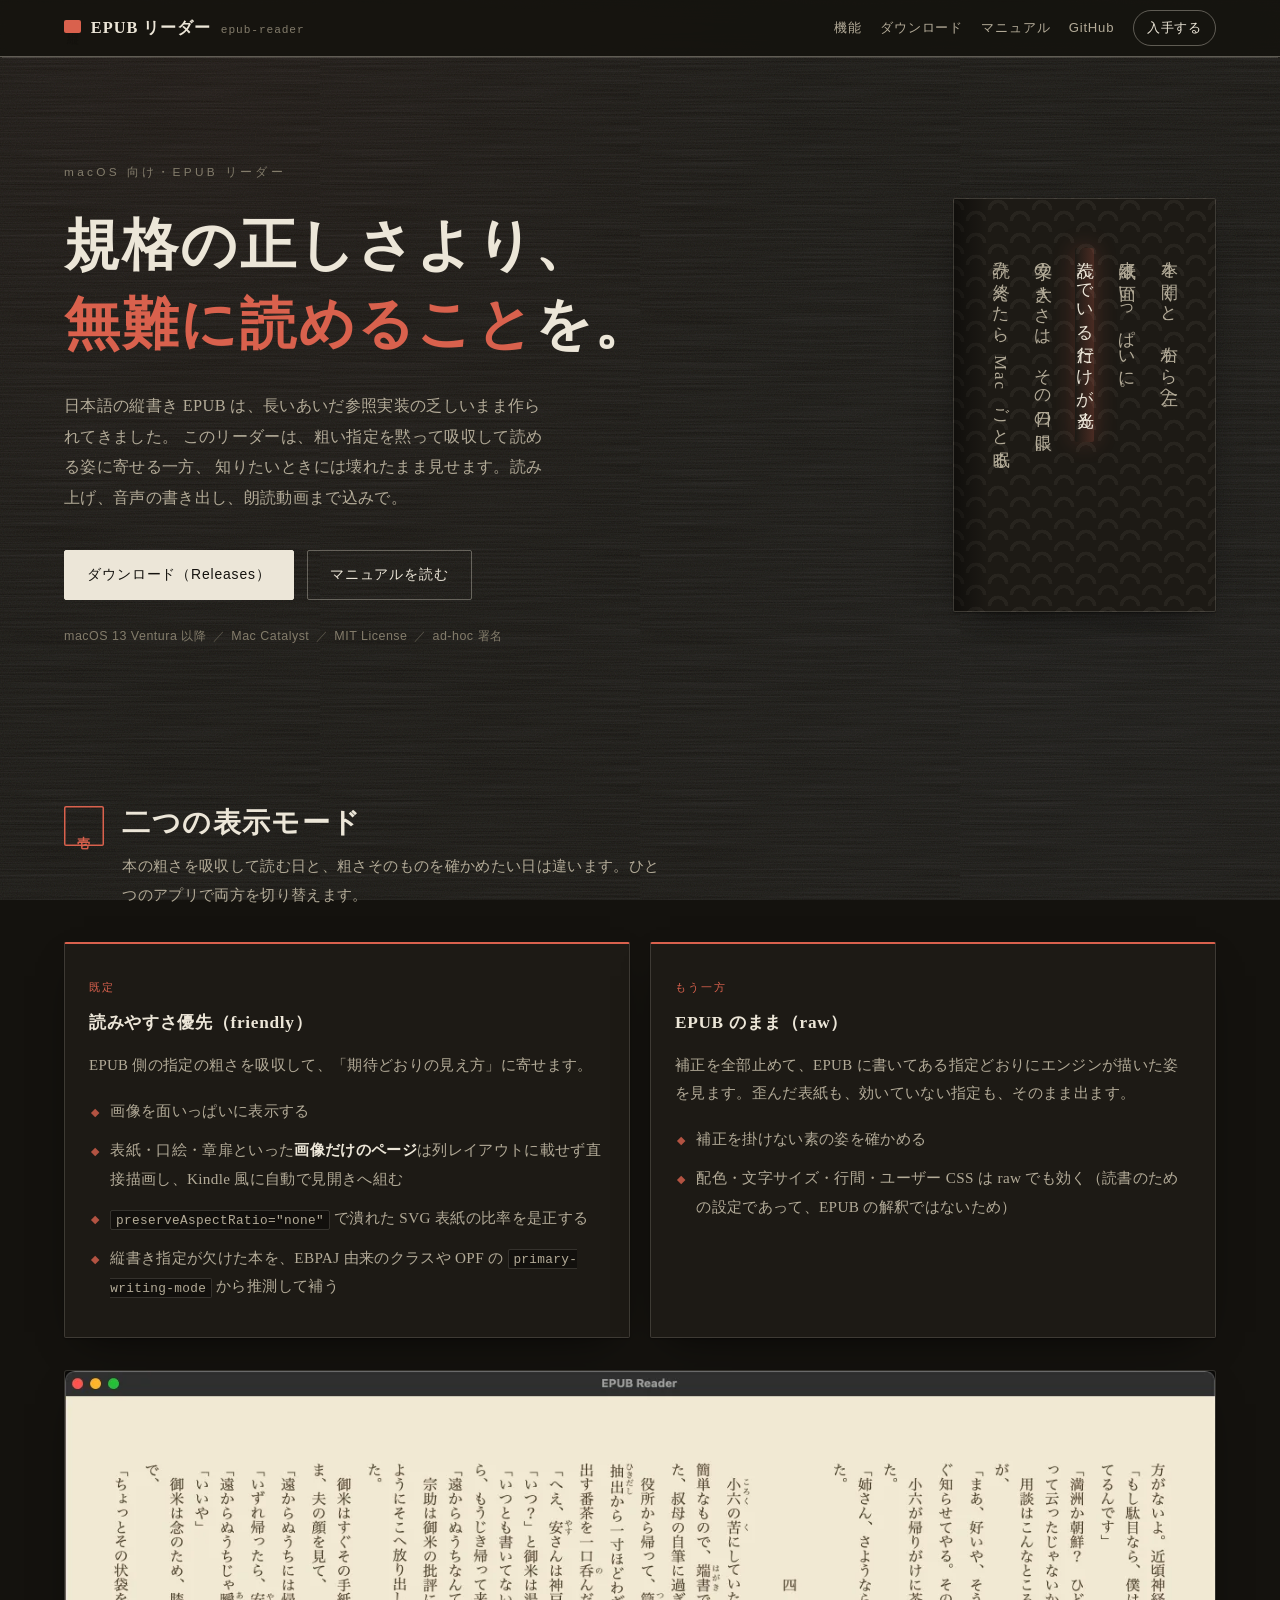
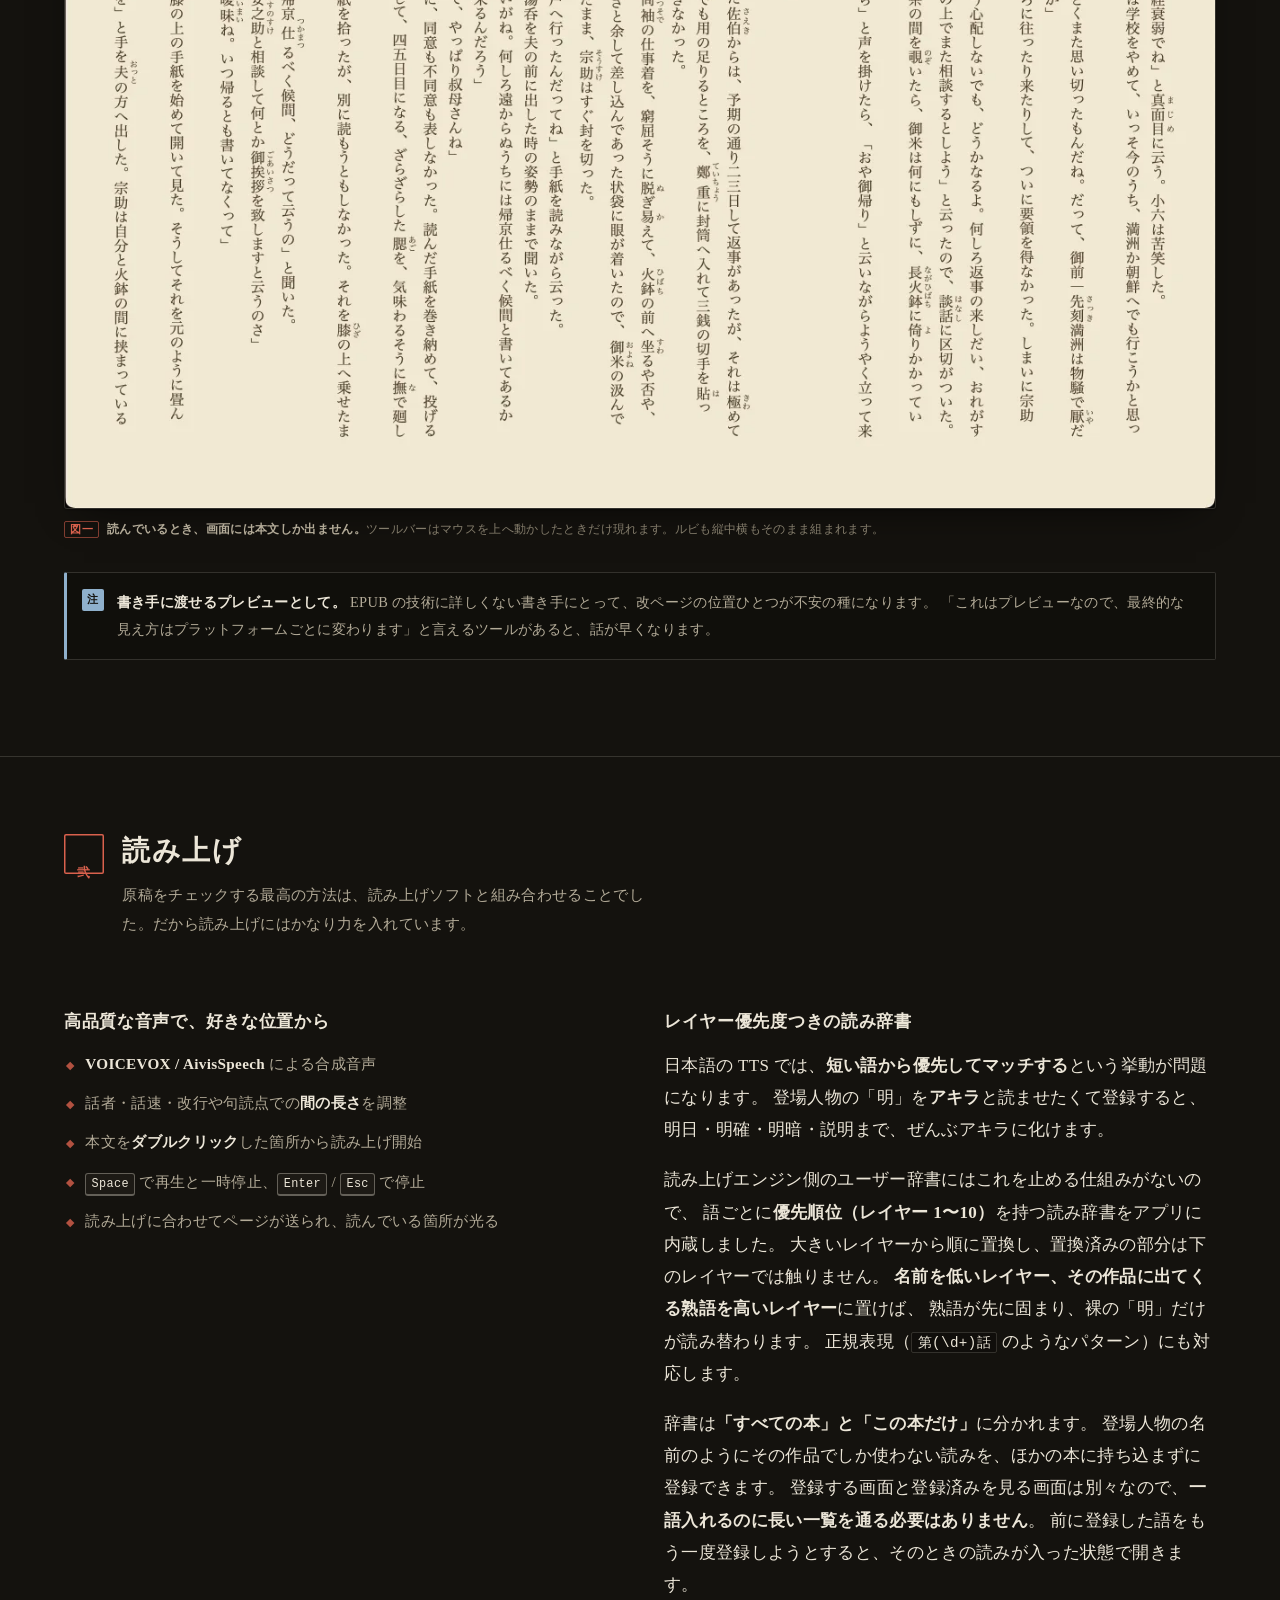
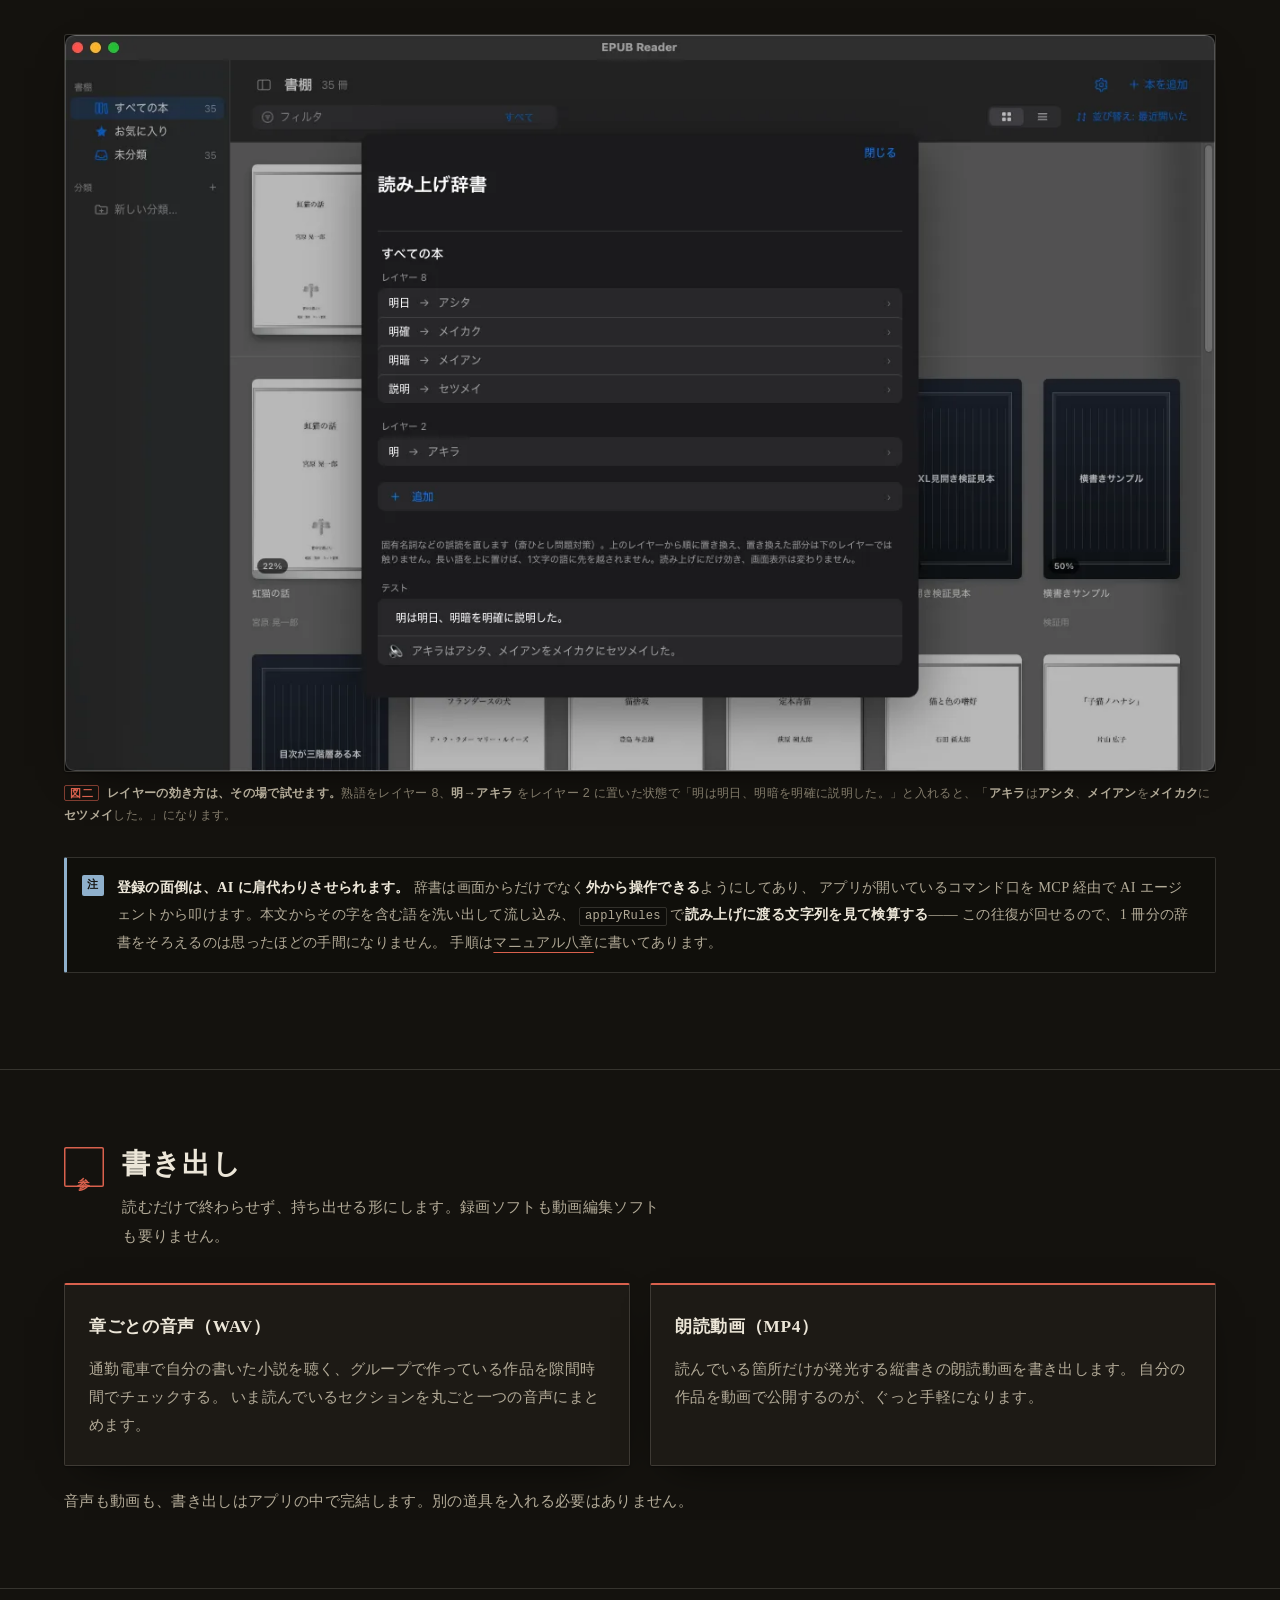
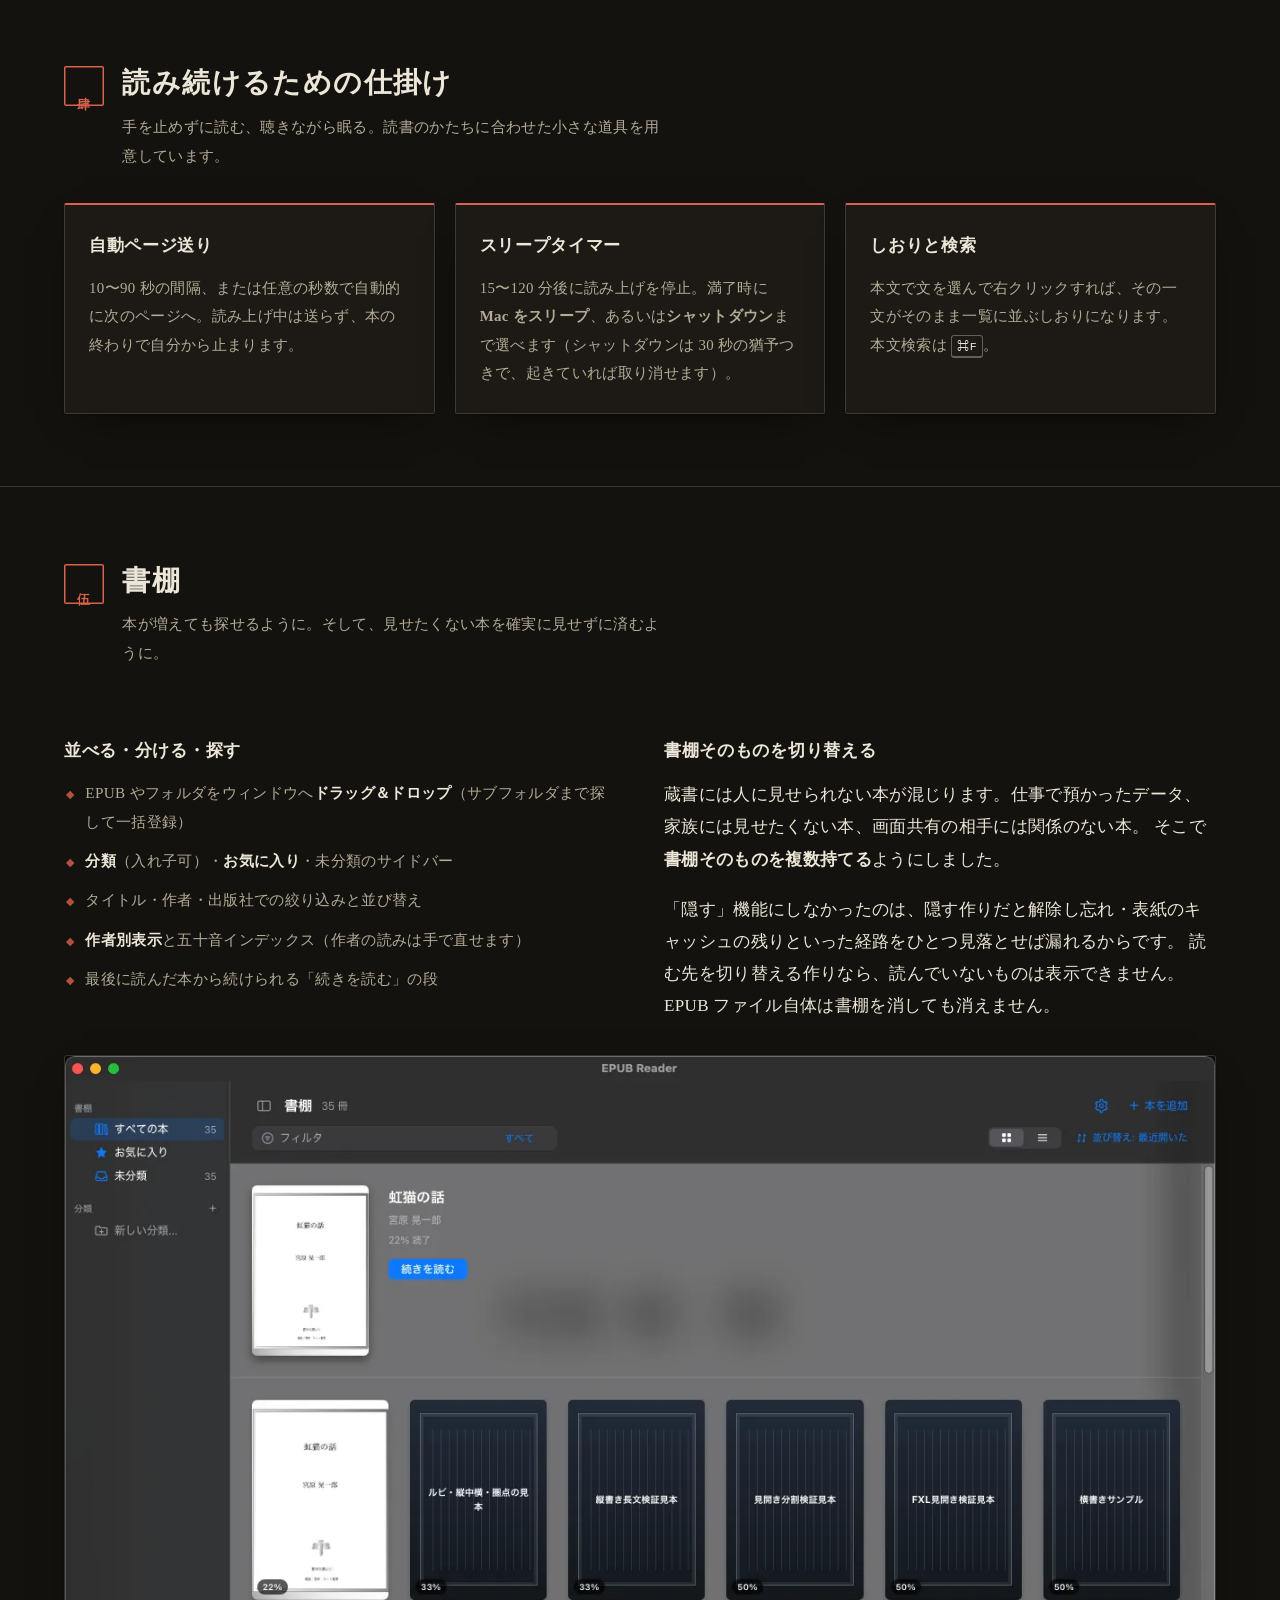
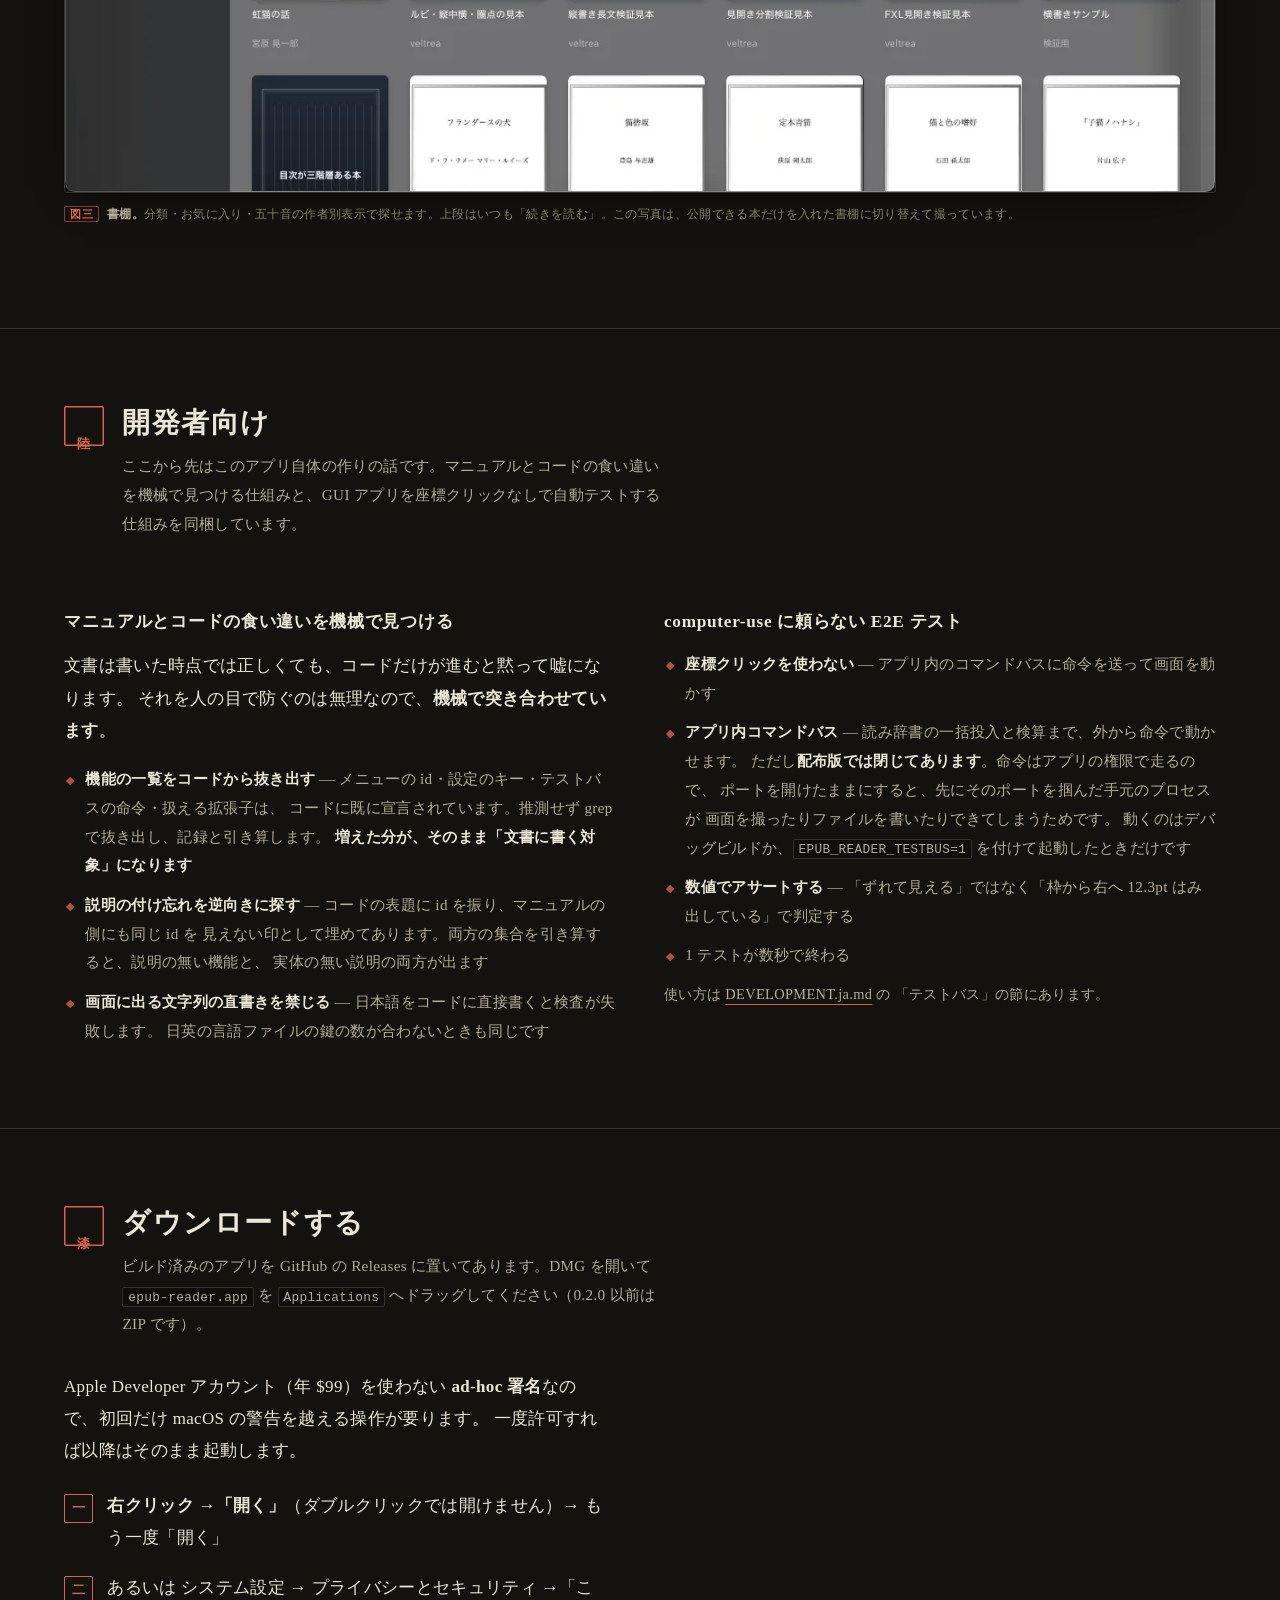
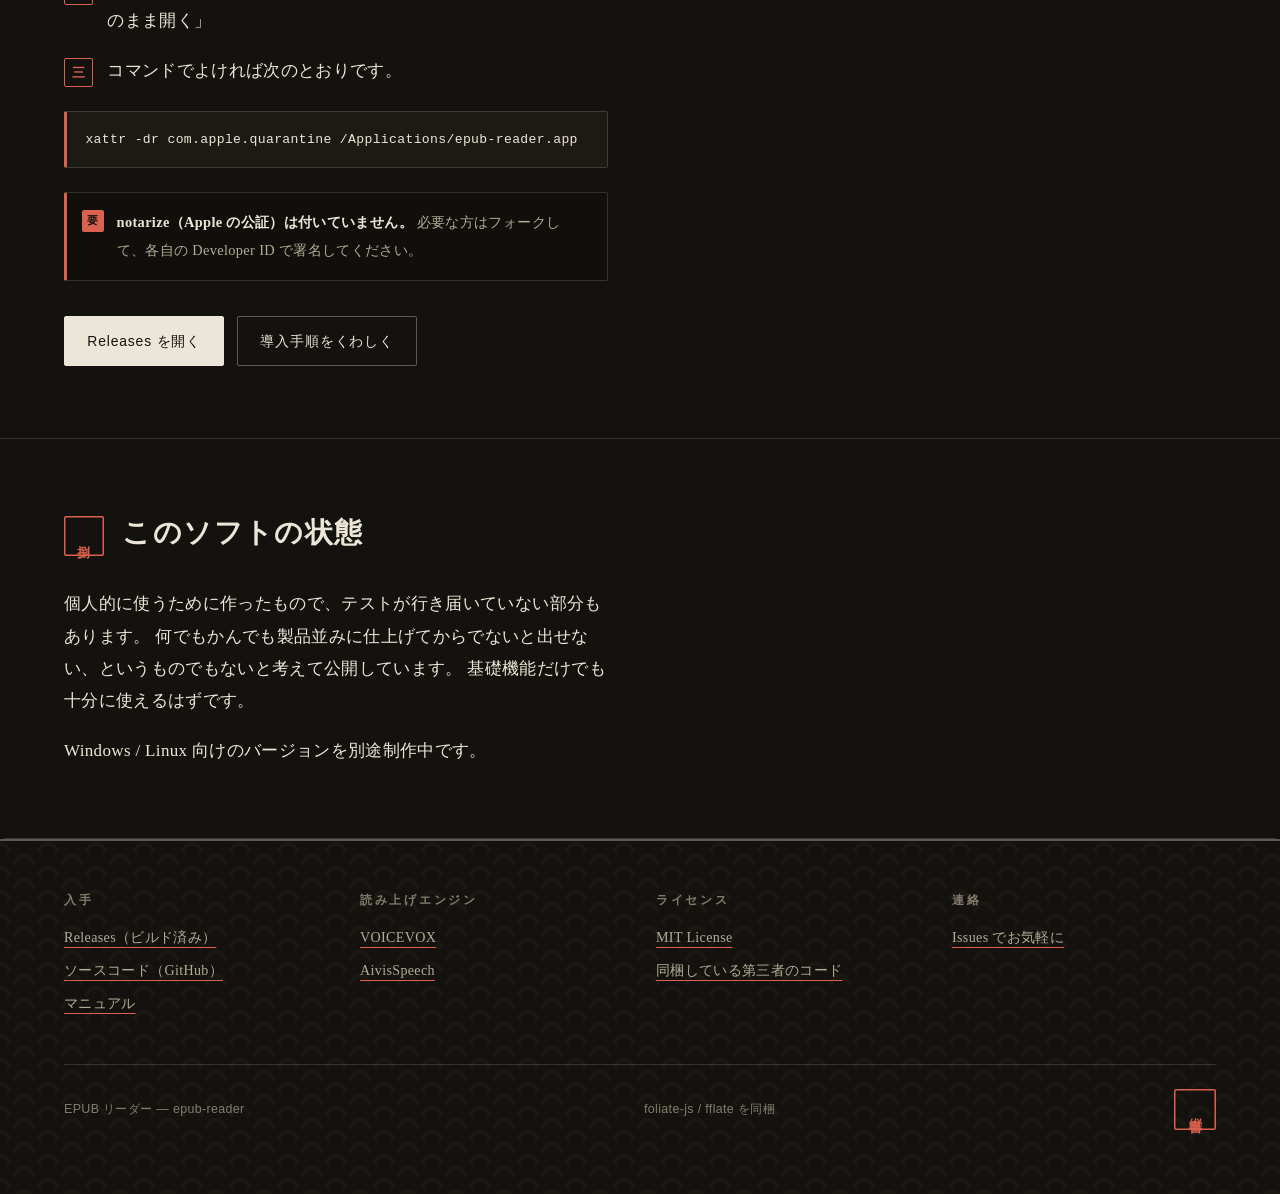
==== docs/manual/index.html @ 50d9f88b "EPUB Reader 1.0.0 A Japanese-first e-book reader for macOS and Windows: vertical writing without ove" ====
<!DOCTYPE html>
<html lang="ja">
<head>
<meta charset="utf-8">
<meta name="viewport" content="width=device-width, initial-scale=1">
<title>EPUB リーダー epub-reader — 日本語の本を、無難に読めるように</title>
<meta name="description" content="日本語の縦書き EPUB を「とりあえず無難に読める」状態で表示し、VOICEVOX / AivisSpeech で読み上げる macOS 向けのリーダー。章ごとの音声書き出しと朗読動画の書き出しにも対応します。">
<meta property="og:title" content="EPUB リーダー epub-reader">
<meta property="og:description" content="規格の正しさより「無難に表示されること」を優先する、macOS 向けのEPUB リーダー。読み上げ・音声書き出し・朗読動画まで。">
<meta property="og:type" content="website">
<link rel="stylesheet" href="assets/site.css">
</head>
<body>

<a class="skip-link" href="#main">本文へ移動</a>

<header class="masthead">
  <div class="wrap masthead__inner">
    <a class="brand" href="./">
      <span class="brand__mark">縦</span>
      <span class="brand__name">EPUB リーダー</span>
      <span class="brand__latin">epub-reader</span>
    </a>
    <nav class="navlinks" aria-label="サイト内">
      <a href="#features" class="is-optional">機能</a>
      <a href="#download" class="is-optional">ダウンロード</a>
      <a href="manual.html">マニュアル</a>
      <a href="https://github.com/veltrea/epub-reader-js">GitHub</a>
      <a href="https://github.com/veltrea/epub-reader-js/releases" class="navlinks__cta">入手する</a>
    </nav>
  </div>
</header>

<main id="main">

  <!-- 扉 -->
  <div class="hero wrap">
    <div class="hero__grid">
      <div>
        <p class="hero__eyebrow rise">macOS 向け・EPUB リーダー</p>
        <h1 class="rise">規格の正しさより、<br><span class="accent">無難に読めること</span>を。</h1>
        <p class="hero__lede rise">
          日本語の縦書き EPUB は、長いあいだ参照実装の乏しいまま作られてきました。
          このリーダーは、粗い指定を黙って吸収して読める姿に寄せる一方、
          知りたいときには壊れたまま見せます。読み上げ、音声の書き出し、朗読動画まで込みで。
        </p>
        <div class="actions rise">
          <a class="btn" href="https://github.com/veltrea/epub-reader-js/releases">ダウンロード（Releases）</a>
          <a class="btn btn--ghost" href="manual.html">マニュアルを読む</a>
        </div>
        <p class="hero__meta rise">
          <span>macOS 13 Ventura 以降</span><span>Mac Catalyst</span><span>MIT License</span><span>ad-hoc 署名</span>
        </p>
      </div>

      <!-- 実際に縦組みで置く。発光している行は朗読中の一節の見立て。 -->
      <div class="tategaki" aria-hidden="true">
        　本を開くと、右から左へ。<br>
        　表紙は面いっぱいに。<br>
        　<b>読んでいる行だけが光る。</b><br>
        　文字の大きさは、その日の眼に。<br>
        　読み終えたら、Mac ごと眠る。
      </div>
    </div>
  </div>

  <!-- 二つの表示モード -->
  <section id="modes" class="reveal">
    <div class="wrap">
      <div class="sec-head">
        <div class="sec-num">壱</div>
        <div>
          <h2>二つの表示モード</h2>
          <p>本の粗さを吸収して読む日と、粗さそのものを確かめたい日は違います。ひとつのアプリで両方を切り替えます。</p>
        </div>
      </div>

      <div class="cards">
        <article class="card">
          <span class="card__tag">既定</span>
          <h3>読みやすさ優先（friendly）</h3>
          <p>EPUB 側の指定の粗さを吸収して、「期待どおりの見え方」に寄せます。</p>
          <ul class="feature-list">
            <li>画像を面いっぱいに表示する</li>
            <li>表紙・口絵・章扉といった<strong>画像だけのページ</strong>は列レイアウトに載せず直接描画し、Kindle 風に自動で見開きへ組む</li>
            <li><code>preserveAspectRatio="none"</code> で潰れた SVG 表紙の比率を是正する</li>
            <li>縦書き指定が欠けた本を、EBPAJ 由来のクラスや OPF の <code>primary-writing-mode</code> から推測して補う</li>
          </ul>
        </article>

        <article class="card">
          <span class="card__tag">もう一方</span>
          <h3>EPUB のまま（raw）</h3>
          <p>補正を全部止めて、EPUB に書いてある指定どおりにエンジンが描いた姿を見ます。歪んだ表紙も、効いていない指定も、そのまま出ます。</p>
          <ul class="feature-list">
            <li>補正を掛けない素の姿を確かめる</li>
            <li>配色・文字サイズ・行間・ユーザー CSS は raw でも効く（読書のための設定であって、EPUB の解釈ではないため）</li>
          </ul>
        </article>
      </div>

      <figure style="margin-top:2rem">
        <a href="assets/img/reader-text.webp" title="原寸で開く"><img src="assets/img/reader-text.webp" width="1280" height="820" loading="lazy"
             alt="縦書きの本文が右から左へ流れているリーダーの画面"></a>
        <figcaption><b>読んでいるとき、画面には本文しか出ません。</b>ツールバーはマウスを上へ動かしたときだけ現れます。ルビも縦中横もそのまま組まれます。</figcaption>
      </figure>

      <div class="note">
        <strong>書き手に渡せるプレビューとして。</strong>
        EPUB の技術に詳しくない書き手にとって、改ページの位置ひとつが不安の種になります。
        「これはプレビューなので、最終的な見え方はプラットフォームごとに変わります」と言えるツールがあると、話が早くなります。
      </div>
    </div>
  </section>

  <!-- 読み上げ -->
  <section id="features" class="reveal">
    <div class="wrap">
      <div class="sec-head">
        <div class="sec-num">弐</div>
        <div>
          <h2>読み上げ</h2>
          <p>原稿をチェックする最高の方法は、読み上げソフトと組み合わせることでした。だから読み上げにはかなり力を入れています。</p>
        </div>
      </div>

      <div class="split">
        <div>
          <h3>高品質な音声で、好きな位置から</h3>
          <ul class="feature-list">
            <li><strong>VOICEVOX / AivisSpeech</strong> による合成音声</li>
            <li>話者・話速・改行や句読点での<strong>間の長さ</strong>を調整</li>
            <li>本文を<strong>ダブルクリック</strong>した箇所から読み上げ開始</li>
            <li><kbd>Space</kbd> で再生と一時停止、<kbd>Enter</kbd> / <kbd>Esc</kbd> で停止</li>
            <li>読み上げに合わせてページが送られ、読んでいる箇所が光る</li>
          </ul>
        </div>

        <div>
          <h3>レイヤー優先度つきの読み辞書</h3>
          <p>
            日本語の TTS では、<strong>短い語から優先してマッチする</strong>という挙動が問題になります。
            登場人物の「明」を<strong>アキラ</strong>と読ませたくて登録すると、
            明日・明確・明暗・説明まで、ぜんぶアキラに化けます。
          </p>
          <p>
            読み上げエンジン側のユーザー辞書にはこれを止める仕組みがないので、
            語ごとに<strong>優先順位（レイヤー 1〜10）</strong>を持つ読み辞書をアプリに内蔵しました。
            大きいレイヤーから順に置換し、置換済みの部分は下のレイヤーでは触りません。
            <strong>名前を低いレイヤー、その作品に出てくる熟語を高いレイヤー</strong>に置けば、
            熟語が先に固まり、裸の「明」だけが読み替わります。
            正規表現（<code>第(\d+)話</code> のようなパターン）にも対応します。
          </p>
          <p>
            辞書は<strong>「すべての本」と「この本だけ」</strong>に分かれます。
            登場人物の名前のようにその作品でしか使わない読みを、ほかの本に持ち込まずに登録できます。
            登録する画面と登録済みを見る画面は別々なので、<strong>一語入れるのに長い一覧を通る必要はありません</strong>。
            前に登録した語をもう一度登録しようとすると、そのときの読みが入った状態で開きます。
          </p>
        </div>
      </div>

      <figure style="margin-top:2rem">
        <a href="assets/img/dictionary-list.webp" title="原寸で開く"><img src="assets/img/dictionary-list.webp" width="1280" height="820" loading="lazy"
             alt="読み上げ辞書。レイヤー8に明日・明確・明暗・説明、レイヤー2に明が登録され、テスト欄に変換結果が出ている"></a>
        <figcaption><b>レイヤーの効き方は、その場で試せます。</b>熟語をレイヤー 8、<b>明→アキラ</b> をレイヤー 2 に置いた状態で「明は明日、明暗を明確に説明した。」と入れると、「<b>アキラ</b>は<b>アシタ</b>、<b>メイアン</b>を<b>メイカク</b>に<b>セツメイ</b>した。」になります。</figcaption>
      </figure>

      <div class="note">
        <strong>登録の面倒は、AI に肩代わりさせられます。</strong>
        辞書は画面からだけでなく<strong>外から操作できる</strong>ようにしてあり、
        アプリが開いているコマンド口を MCP 経由で AI エージェントから叩けます。本文からその字を含む語を洗い出して流し込み、
        <code>applyRules</code> で<strong>読み上げに渡る文字列を見て検算する</strong>——
        この往復が回せるので、1 冊分の辞書をそろえるのは思ったほどの手間になりません。
        手順は<a href="manual.html#dictionary">マニュアル八章</a>に書いてあります。
      </div>
    </div>
  </section>

  <!-- 書き出し -->
  <section id="export" class="reveal">
    <div class="wrap">
      <div class="sec-head">
        <div class="sec-num">参</div>
        <div>
          <h2>書き出し</h2>
          <p>読むだけで終わらせず、持ち出せる形にします。録画ソフトも動画編集ソフトも要りません。</p>
        </div>
      </div>

      <div class="cards">
        <article class="card">
          <h3>章ごとの音声（WAV）</h3>
          <p>
            通勤電車で自分の書いた小説を聴く、グループで作っている作品を隙間時間でチェックする。
            いま読んでいるセクションを丸ごと一つの音声にまとめます。
          </p>
        </article>
        <article class="card">
          <h3>朗読動画（MP4）</h3>
          <p>
            読んでいる箇所だけが発光する縦書きの朗読動画を書き出します。
            自分の作品を動画で公開するのが、ぐっと手軽になります。
          </p>
        </article>
      </div>
      <p style="margin-top:1.4rem;color:var(--ink-soft);font-size:.92rem">
        音声も動画も、書き出しはアプリの中で完結します。別の道具を入れる必要はありません。
      </p>
    </div>
  </section>

  <!-- 読書のための道具立て -->
  <section id="reading" class="reveal">
    <div class="wrap">
      <div class="sec-head">
        <div class="sec-num">肆</div>
        <div>
          <h2>読み続けるための仕掛け</h2>
          <p>手を止めずに読む、聴きながら眠る。読書のかたちに合わせた小さな道具を用意しています。</p>
        </div>
      </div>

      <div class="cards">
        <article class="card">
          <h3>自動ページ送り</h3>
          <p>10〜90 秒の間隔、または任意の秒数で自動的に次のページへ。読み上げ中は送らず、本の終わりで自分から止まります。</p>
        </article>
        <article class="card">
          <h3>スリープタイマー</h3>
          <p>15〜120 分後に読み上げを停止。満了時に <strong>Mac をスリープ</strong>、あるいは<strong>シャットダウン</strong>まで選べます（シャットダウンは 30 秒の猶予つきで、起きていれば取り消せます）。</p>
        </article>
        <article class="card">
          <h3>しおりと検索</h3>
          <p>本文で文を選んで右クリックすれば、その一文がそのまま一覧に並ぶしおりになります。本文検索は <kbd>⌘F</kbd>。</p>
        </article>
      </div>
    </div>
  </section>

  <!-- 書棚 -->
  <section id="shelf" class="reveal">
    <div class="wrap">
      <div class="sec-head">
        <div class="sec-num">伍</div>
        <div>
          <h2>書棚</h2>
          <p>本が増えても探せるように。そして、見せたくない本を確実に見せずに済むように。</p>
        </div>
      </div>

      <div class="split">
        <div>
          <h3>並べる・分ける・探す</h3>
          <ul class="feature-list">
            <li>EPUB やフォルダをウィンドウへ<strong>ドラッグ＆ドロップ</strong>（サブフォルダまで探して一括登録）</li>
            <li><strong>分類</strong>（入れ子可）・<strong>お気に入り</strong>・未分類のサイドバー</li>
            <li>タイトル・作者・出版社での絞り込みと並び替え</li>
            <li><strong>作者別表示</strong>と五十音インデックス（作者の読みは手で直せます）</li>
            <li>最後に読んだ本から続けられる「続きを読む」の段</li>
          </ul>
        </div>

        <div>
          <h3>書棚そのものを切り替える</h3>
          <p>
            蔵書には人に見せられない本が混じります。仕事で預かったデータ、家族には見せたくない本、画面共有の相手には関係のない本。
            そこで<strong>書棚そのものを複数持てる</strong>ようにしました。
          </p>
          <p>
            「隠す」機能にしなかったのは、隠す作りだと解除し忘れ・表紙のキャッシュの残りといった経路をひとつ見落とせば漏れるからです。
            読む先を切り替える作りなら、読んでいないものは表示できません。EPUB ファイル自体は書棚を消しても消えません。
          </p>
        </div>
      </div>

      <figure style="margin-top:2rem">
        <a href="assets/img/shelf-grid.webp" title="原寸で開く"><img src="assets/img/shelf-grid.webp" width="1280" height="820" loading="lazy"
             alt="表紙を並べた書棚。左にサイドバー、上段に「続きを読む」"></a>
        <figcaption><b>書棚。</b>分類・お気に入り・五十音の作者別表示で探せます。上段はいつも「続きを読む」。この写真は、公開できる本だけを入れた書棚に切り替えて撮っています。</figcaption>
      </figure>
    </div>
  </section>

  <!-- 開発者向け -->
  <section id="developer" class="reveal">
    <div class="wrap">
      <div class="sec-head">
        <div class="sec-num">陸</div>
        <div>
          <h2>開発者向け</h2>
          <p>ここから先はこのアプリ自体の作りの話です。マニュアルとコードの食い違いを機械で見つける仕組みと、GUI アプリを座標クリックなしで自動テストする仕組みを同梱しています。</p>
        </div>
      </div>

      <div class="split">
        <div>
          <h3>マニュアルとコードの食い違いを機械で見つける</h3>
          <p>
            文書は書いた時点では正しくても、コードだけが進むと黙って嘘になります。
            それを人の目で防ぐのは無理なので、<strong>機械で突き合わせています</strong>。
          </p>
          <ul class="feature-list">
            <li><strong>機能の一覧をコードから抜き出す</strong> — メニューの id・設定のキー・テストバスの命令・扱える拡張子は、
              コードに既に宣言されています。推測せず grep で抜き出し、記録と引き算します。
              <strong>増えた分が、そのまま「文書に書く対象」になります</strong></li>
            <li><strong>説明の付け忘れを逆向きに探す</strong> — コードの表題に id を振り、マニュアルの側にも同じ id を
              見えない印として埋めてあります。両方の集合を引き算すると、説明の無い機能と、
              実体の無い説明の両方が出ます</li>
            <li><strong>画面に出る文字列の直書きを禁じる</strong> — 日本語をコードに直接書くと検査が失敗します。
              日英の言語ファイルの鍵の数が合わないときも同じです</li>
          </ul>
        </div>
        <div>
          <h3>computer-use に頼らない E2E テスト</h3>
          <ul class="feature-list">
            <li><strong>座標クリックを使わない</strong> — アプリ内のコマンドバスに命令を送って画面を動かす</li>
            <li><strong>アプリ内コマンドバス</strong> — 読み辞書の一括投入と検算まで、外から命令で動かせます。
              ただし<strong>配布版では閉じてあります</strong>。命令はアプリの権限で走るので、
              ポートを開けたままにすると、先にそのポートを掴んだ手元のプロセスが
              画面を撮ったりファイルを書いたりできてしまうためです。
              動くのはデバッグビルドか、<code>EPUB_READER_TESTBUS=1</code> を付けて起動したときだけです</li>
            <li><strong>数値でアサートする</strong> — 「ずれて見える」ではなく「枠から右へ 12.3pt はみ出している」で判定する</li>
            <li>1 テストが数秒で終わる</li>
          </ul>
          <p style="font-size:.9rem;color:var(--ink-soft)">
            使い方は <a href="https://github.com/veltrea/epub-reader-js/blob/main/docs/DEVELOPMENT.ja.md">DEVELOPMENT.ja.md</a> の
            「テストバス」の節にあります。
          </p>
        </div>
      </div>
    </div>
  </section>

  <!-- ダウンロード -->
  <section id="download" class="reveal">
    <div class="wrap">
      <div class="sec-head">
        <div class="sec-num">漆</div>
        <div>
          <h2>ダウンロードする</h2>
          <p>ビルド済みのアプリを GitHub の Releases に置いてあります。DMG を開いて <code>epub-reader.app</code> を <code>Applications</code> へドラッグしてください（0.2.0 以前は ZIP です）。</p>
        </div>
      </div>

      <div class="prose">
        <p>
          Apple Developer アカウント（年 $99）を使わない <strong>ad-hoc 署名</strong>なので、初回だけ macOS の警告を越える操作が要ります。
          一度許可すれば以降はそのまま起動します。
        </p>
        <ol class="steps">
          <li><strong>右クリック →「開く」</strong>（ダブルクリックでは開けません）→ もう一度「開く」</li>
          <li>あるいは システム設定 → プライバシーとセキュリティ →「このまま開く」</li>
          <li>コマンドでよければ次のとおりです。</li>
        </ol>
<pre><code>xattr -dr com.apple.quarantine /Applications/epub-reader.app</code></pre>
        <div class="note note--warn">
          <strong>notarize（Apple の公証）は付いていません。</strong>
          必要な方はフォークして、各自の Developer ID で署名してください。
        </div>
        <div class="actions">
          <a class="btn" href="https://github.com/veltrea/epub-reader-js/releases">Releases を開く</a>
          <a class="btn btn--ghost" href="manual.html#install">導入手順をくわしく</a>
        </div>
      </div>
    </div>
  </section>

  <!-- 状態 -->
  <section id="status" class="reveal">
    <div class="wrap">
      <div class="sec-head">
        <div class="sec-num">捌</div>
        <div>
          <h2>このソフトの状態</h2>
        </div>
      </div>
      <div class="prose">
        <p>
          個人的に使うために作ったもので、テストが行き届いていない部分もあります。
          何でもかんでも製品並みに仕上げてからでないと出せない、というものでもないと考えて公開しています。
          基礎機能だけでも十分に使えるはずです。
        </p>
        <p>Windows / Linux 向けのバージョンを別途制作中です。</p>
      </div>
    </div>
  </section>

</main>

<footer class="colophon">
  <div class="wrap">
    <div class="colophon__grid">
      <div>
        <h3>入手</h3>
        <ul>
          <li><a href="https://github.com/veltrea/epub-reader-js/releases">Releases（ビルド済み）</a></li>
          <li><a href="https://github.com/veltrea/epub-reader-js">ソースコード（GitHub）</a></li>
          <li><a href="manual.html">マニュアル</a></li>
        </ul>
      </div>
      <div>
        <h3>読み上げエンジン</h3>
        <ul>
          <li><a href="https://voicevox.hiroshiba.jp/">VOICEVOX</a></li>
          <li><a href="https://aivis-project.com/">AivisSpeech</a></li>
        </ul>
      </div>
      <div>
        <h3>ライセンス</h3>
        <ul>
          <li><a href="https://github.com/veltrea/epub-reader-js/blob/main/LICENSE">MIT License</a></li>
          <li><a href="https://github.com/veltrea/epub-reader-js/blob/main/THIRD_PARTY_LICENSES.md">同梱している第三者のコード</a></li>
        </ul>
      </div>
      <div>
        <h3>連絡</h3>
        <ul>
          <li><a href="https://github.com/veltrea/epub-reader-js/issues">Issues でお気軽に</a></li>
        </ul>
      </div>
    </div>
    <div class="colophon__seal">
      <span>EPUB リーダー — epub-reader</span>
      <span>foliate-js / fflate を同梱</span>
    </div>
  </div>
</footer>

<script src="assets/site.js"></script>
</body>
</html>
---- docs/manual/assets/site.css ----
@charset "UTF-8";

/* ------------------------------------------------------------------ *
 * tategaki-reader 公式サイト
 *
 * 意匠は「和装本の版面」。墨の地、生成りの文字、朱の章番号、明朝体。
 * 装飾は 罫（けい）・余白・朱の印 の三つだけで作り、色数は増やさない。
 * 章番号と節番号は朱の角印にして、実際に縦組みで置く。
 * 章の見出しの下は、太い罫と細い罫を並べた「太細双罫」にする。
 *
 * 配色は墨地で固定してある。閲覧者の OS の設定では切り替わらない。
 * 生成りの紙の配色に戻したいときは、HTML の <html> に
 * data-theme="light" を付ける。値は下の :root[data-theme="light"] に
 * そのまま残してある。
 *
 * 想定閲覧環境が macOS（アプリが Mac 専用）なので、本文書体は
 * ヒラギノ明朝を第一候補にしてある。Windows は游明朝を使う。
 * ------------------------------------------------------------------ */

:root {
  /* 墨地。和の色名でいうと 墨・消炭・鈍色 の側。 */
  --paper:        #14120e;   /* 墨 */
  --paper-raised: #1d1a15;   /* 濃鼠 */
  --paper-deep:   #0f0e0b;   /* 黒橡 */
  --ink:          #ece6d8;   /* 生成り */
  --ink-soft:     #b3ab98;   /* 白茶 */
  --ink-faint:    #837c6b;   /* 鈍色 */
  --vermilion:    #d9614d;   /* 洗朱 — 章番号・強調・リンクの下線 */
  --indigo:       #8fb0cc;   /* 浅葱 — 注記 */
  --rule:         rgba(236, 230, 216, 0.16);
  --rule-strong:  rgba(236, 230, 216, 0.34);
  --seal-ink:     #14120e;   /* 朱の印に抜く字の色 */
  --texture:      .38;       /* 紙の地合いの濃さ */
  --shadow:       0 1px 2px rgba(0, 0, 0, .4), 0 14px 40px -20px rgba(0, 0, 0, .8);

  --serif: "Hiragino Mincho ProN", "Yu Mincho", YuMincho, "Songti SC", "Noto Serif JP", serif;
  --sans:  "Hiragino Sans", "Yu Gothic Medium", "Noto Sans JP", "Helvetica Neue", sans-serif;
  --mono:  ui-monospace, "SF Mono", Menlo, "Osaka-Mono", monospace;

  --measure: 34rem;         /* 本文の一行の長さ */
  --gutter: clamp(1.25rem, 5vw, 4rem);
}

/* 生成りの紙の配色。<html data-theme="light"> のときだけ効く。 */
:root[data-theme="light"] {
  --paper:        #f2ebdd;   /* 生成り */
  --paper-raised: #faf6ec;   /* 白練 */
  --paper-deep:   #e6dbc6;   /* 砥粉色 */
  --ink:          #17140f;   /* 墨 */
  --ink-soft:     #514b3b;   /* 消炭 */
  --ink-faint:    #837b66;   /* 鈍色 */
  --vermilion:    #a8342a;   /* 真朱 */
  --indigo:       #27455f;   /* 藍 */
  --rule:         rgba(23, 20, 15, 0.15);
  --rule-strong:  rgba(23, 20, 15, 0.34);
  --seal-ink:     #faf6ec;
  --texture:      .55;
  --shadow:       0 1px 2px rgba(23, 20, 15, .05), 0 12px 32px -18px rgba(23, 20, 15, .35);
}

*, *::before, *::after { box-sizing: border-box; }

html { -webkit-text-size-adjust: 100%; scroll-behavior: smooth; scroll-padding-top: 5.5rem; }
@media (prefers-reduced-motion: reduce) { html { scroll-behavior: auto; } }

body {
  margin: 0;
  background: var(--paper);
  color: var(--ink);
  font-family: var(--serif);
  font-size: 17px;
  line-height: 1.9;
  letter-spacing: .02em;
  font-feature-settings: "palt" 1;
  text-underline-offset: .28em;
  -webkit-font-smoothing: antialiased;
  counter-reset: fig;
}

/* 紙の地合い。細かい斑（むら）と、横に流れる繊維の気配だけ乗せる。
   模様として読めない濃さに留める。 */
body::before {
  content: "";
  position: fixed;
  inset: 0;
  z-index: 0;
  pointer-events: none;
  opacity: var(--texture);
  background-image:
    radial-gradient(circle at 16% 10%, rgba(217, 97, 77, .07), transparent 44%),
    radial-gradient(circle at 86% 76%, rgba(143, 176, 204, .06), transparent 46%),
    /* 楮（こうぞ）の繊維に見立てた、横に長く伸びる斑 */
    url("data:image/svg+xml,%3Csvg xmlns='http://www.w3.org/2000/svg' width='320' height='320'%3E%3Cfilter id='f'%3E%3CfeTurbulence type='fractalNoise' baseFrequency='0.008 0.62' numOctaves='3' seed='11'/%3E%3CfeColorMatrix type='saturate' values='0'/%3E%3C/filter%3E%3Crect width='320' height='320' filter='url(%23f)' opacity='.30'/%3E%3C/svg%3E"),
    /* 細かい紙の目 */
    url("data:image/svg+xml,%3Csvg xmlns='http://www.w3.org/2000/svg' width='160' height='160'%3E%3Cfilter id='n'%3E%3CfeTurbulence type='fractalNoise' baseFrequency='.85' numOctaves='3'/%3E%3C/filter%3E%3Crect width='160' height='160' filter='url(%23n)' opacity='.24'/%3E%3C/svg%3E");
}

body > * { position: relative; z-index: 1; }

a { color: inherit; text-decoration-color: var(--vermilion); text-decoration-thickness: 1px; }
a:hover { color: var(--vermilion); }

code, kbd, samp, pre { font-family: var(--mono); font-feature-settings: normal; }

code {
  font-size: .84em;
  padding: .12em .38em;
  border-radius: 2px;
  background: color-mix(in srgb, var(--paper-deep) 70%, transparent);
  border: 1px solid var(--rule);
}

kbd {
  display: inline-block;
  font-size: .78em;
  line-height: 1.5;
  padding: .1em .45em;
  min-width: 1.9em;
  text-align: center;
  border-radius: 3px;
  border: 1px solid var(--rule-strong);
  border-bottom-width: 2px;
  background: var(--paper-raised);
  color: var(--ink);
  white-space: nowrap;
}

pre {
  margin: 1.5rem 0;
  padding: 1rem 1.15rem;
  overflow-x: auto;
  font-size: .82rem;
  line-height: 1.8;
  background: var(--paper-raised);
  border: 1px solid var(--rule);
  border-left: 3px solid var(--vermilion);
  border-radius: 2px;
}
pre code { background: none; border: 0; padding: 0; font-size: 1em; }

/* ------------------------------------------------------------------ *
 * 朱の印（印章）
 *
 * 章番号・節番号をこの形で置く。字は縦組みなので「十五」「手引」のような
 * 二文字でも縦に積まれて収まる。
 * 墨地では 朱の枠だけの「白文印」にする。暗い地に白抜きすると字が
 * 読み取れないため。生成りの紙のときは 朱地に白抜きの「朱文印」にする。
 * ------------------------------------------------------------------ */

.seal, .sec-num, .chapnum {
  display: grid;
  place-items: center;
  writing-mode: vertical-rl;
  text-orientation: upright;
  flex: none;
  font-family: var(--serif);
  font-weight: 600;
  line-height: 1.05;
  letter-spacing: .08em;
  border-radius: 2px;
  background: transparent;
  color: var(--vermilion);
  box-shadow: inset 0 0 0 1.5px var(--vermilion);
}

/* 紋（もん）。assets/icons.svg の図形を置く器。
   線の色は置いた場所の文字色に従うので、印の中でも目次でも同じものが使える。 */
.mon {
  width: 1em;
  height: 1em;
  flex: none;
  display: block;
  fill: none;
  stroke: currentColor;
  stroke-width: 1.7;
  stroke-linecap: round;
  stroke-linejoin: round;
}

:root[data-theme="light"] :is(.seal, .sec-num, .chapnum) {
  background: var(--vermilion);
  color: var(--seal-ink);
  /* 印の縁に見える細い白線 */
  box-shadow: inset 0 0 0 1px color-mix(in srgb, var(--paper-raised) 42%, transparent);
}

/* ------------------------------------------------------------------ *
 * 版面
 * ------------------------------------------------------------------ */

.wrap { width: min(72rem, 100% - var(--gutter) * 2); margin-inline: auto; }
.prose { max-width: var(--measure); }

/* ------------------------------------------------------------------ *
 * 柱（ヘッダ）
 * ------------------------------------------------------------------ */

.masthead {
  position: sticky;
  top: 0;
  z-index: 50;
  backdrop-filter: saturate(1.4) blur(12px);
  -webkit-backdrop-filter: saturate(1.4) blur(12px);
  background: color-mix(in srgb, var(--paper) 84%, transparent);
  /* 太細双罫。和装本の柱の下に引く罫の写し。 */
  border-bottom: 1px solid var(--rule-strong);
  box-shadow: 0 3px 0 -2px var(--rule);
}

.masthead__inner {
  display: flex;
  align-items: center;
  gap: 1.25rem;
  min-height: 3.5rem;
}

.brand {
  display: flex;
  align-items: baseline;
  gap: .6rem;
  text-decoration: none;
  margin-right: auto;
}
.brand__mark {
  writing-mode: vertical-rl;
  font-size: .72rem;
  letter-spacing: .3em;
  line-height: 1;
  padding: .4em .25em;
  color: var(--seal-ink);
  background: var(--vermilion);
  border-radius: 2px;
}
.brand__name { font-size: 1.02rem; font-weight: 600; letter-spacing: .06em; }
.brand__latin { font-family: var(--mono); font-size: .7rem; color: var(--ink-faint); letter-spacing: .08em; }

.navlinks { display: flex; align-items: center; gap: 1.15rem; font-family: var(--sans); font-size: .82rem; }
.navlinks a { text-decoration: none; color: var(--ink-soft); letter-spacing: .06em; }
.navlinks a:hover { color: var(--vermilion); }
.navlinks a[aria-current="page"] { color: var(--ink); box-shadow: inset 0 -2px 0 var(--vermilion); }

.navlinks__cta {
  padding: .38em 1em;
  border: 1px solid var(--rule-strong);
  border-radius: 999px;
  color: var(--ink) !important;
}
.navlinks__cta:hover { background: var(--vermilion); border-color: var(--vermilion); color: var(--seal-ink) !important; }

@media (max-width: 46rem) {
  .navlinks { gap: .8rem; font-size: .76rem; }
  .navlinks .is-optional { display: none; }
  .brand__latin { display: none; }
}

/* ------------------------------------------------------------------ *
 * 扉
 * ------------------------------------------------------------------ */

.hero { padding: clamp(3rem, 9vw, 6.5rem) 0 clamp(2.5rem, 7vw, 5rem); }

.hero__grid {
  display: grid;
  grid-template-columns: minmax(0, 1fr) auto;
  gap: clamp(1.5rem, 5vw, 4rem);
  align-items: center;
}

.hero__eyebrow {
  font-family: var(--sans);
  font-size: .74rem;
  letter-spacing: .28em;
  color: var(--ink-faint);
  margin: 0 0 1.4rem;
}

.hero h1 {
  margin: 0;
  font-size: clamp(2.1rem, 5.6vw, 3.5rem);
  line-height: 1.42;
  font-weight: 600;
  letter-spacing: .04em;
}
.hero h1 .accent { color: var(--vermilion); }

.hero__lede {
  max-width: 30rem;
  margin: 1.6rem 0 0;
  color: var(--ink-soft);
  font-size: 1.02rem;
}

.hero__meta {
  margin: 1.6rem 0 0;
  font-family: var(--sans);
  font-size: .78rem;
  color: var(--ink-faint);
  letter-spacing: .04em;
}
.hero__meta span + span::before { content: "／"; margin: 0 .5em; opacity: .6; }

.actions { display: flex; flex-wrap: wrap; gap: .8rem; margin-top: 2.2rem; }

/* 塗りのボタンは「地と文字を入れ替えた」形にする。墨地なら生成りの地に墨の字。 */
.btn {
  font-family: var(--sans);
  font-size: .87rem;
  letter-spacing: .06em;
  padding: .78em 1.6em;
  border-radius: 2px;
  border: 1px solid var(--ink);
  background: var(--ink);
  color: var(--paper);
  text-decoration: none;
  transition: transform .18s ease, box-shadow .18s ease, background .18s ease;
}
.btn:hover { background: var(--vermilion); border-color: var(--vermilion); color: var(--seal-ink); transform: translateY(-2px); box-shadow: var(--shadow); }
.btn--ghost { background: transparent; color: var(--ink); border-color: var(--rule-strong); }
.btn--ghost:hover { color: var(--seal-ink); }

/* 扉の縦組み。実際に vertical-rl で組み、朗読の発光を一行だけ再現する。
   紙面には青海波（せいがいは）を、模様と気付かれない濃さで敷く。 */
.tategaki {
  writing-mode: vertical-rl;
  font-size: clamp(.92rem, 1.5vw, 1.05rem);
  line-height: 2.5;
  letter-spacing: .12em;
  height: clamp(19rem, 46vh, 27rem);
  padding: 1.9rem 1.6rem;
  background-color: var(--paper-raised);
  background-image:
    radial-gradient(circle at 50% 100%, transparent 21%, color-mix(in srgb, var(--ink) 5%, transparent) 22%, color-mix(in srgb, var(--ink) 5%, transparent) 33%, transparent 34%),
    radial-gradient(circle at 50% 100%, transparent 21%, color-mix(in srgb, var(--ink) 5%, transparent) 22%, color-mix(in srgb, var(--ink) 5%, transparent) 33%, transparent 34%);
  background-size: 44px 22px;
  background-position: 0 0, 22px 11px;
  border: 1px solid var(--rule);
  border-radius: 2px;
  box-shadow: var(--shadow);
  color: var(--ink-soft);
  overflow: hidden;
  position: relative;
}
.tategaki::after {  /* 綴じ側の陰 */
  content: "";
  position: absolute;
  inset: 0 auto 0 0;
  width: 2.2rem;
  background: linear-gradient(to right, rgba(0, 0, 0, .45), transparent);
  pointer-events: none;
}
:root[data-theme="light"] .tategaki::after {
  background: linear-gradient(to right, rgba(23, 20, 15, .07), transparent);
}
.tategaki b {
  font-weight: inherit;
  color: var(--ink);
  background: linear-gradient(to left, color-mix(in srgb, var(--vermilion) 24%, transparent), transparent);
  box-shadow: 0 0 1.4rem color-mix(in srgb, var(--vermilion) 26%, transparent);
  border-radius: 2px;
  animation: glow 3.6s ease-in-out infinite;
}
@keyframes glow { 0%, 100% { opacity: .55; } 50% { opacity: 1; } }
@media (prefers-reduced-motion: reduce) { .tategaki b { animation: none; } }

.tategaki rt { font-size: .5em; letter-spacing: 0; color: var(--ink-faint); }

@media (max-width: 52rem) {
  .hero__grid { grid-template-columns: 1fr; }
  /* 狭い画面では字を詰めて、一文が一行（＝一列）に収まる高さに合わせる。
     ここで詰めないと文の途中で列が変わり、光っている行が二列にまたがる。 */
  .tategaki { height: 15rem; width: 100%; font-size: .82rem; letter-spacing: .08em; line-height: 2.3; }
}

/* ------------------------------------------------------------------ *
 * 節
 * ------------------------------------------------------------------ */

section { padding: clamp(2.5rem, 6vw, 4.5rem) 0; }
section + section { border-top: 1px solid var(--rule); }

.sec-head { display: flex; align-items: flex-start; gap: 1.15rem; margin-bottom: 2rem; }

/* 節番号の朱印。壱・弐・参……と、マニュアルの「手引」が入る。 */
.sec-num {
  inline-size: 2.5rem;
  block-size: 2.5rem;
  font-size: .82rem;
  margin-top: .3rem;
}

.sec-head h2 {
  margin: 0;
  font-size: clamp(1.35rem, 3vw, 1.75rem);
  line-height: 1.55;
  font-weight: 600;
  letter-spacing: .05em;
}
.sec-head p { margin: .5rem 0 0; color: var(--ink-soft); font-size: .95rem; max-width: var(--measure); }

h3 { font-size: 1.08rem; font-weight: 600; letter-spacing: .04em; margin: 2.2rem 0 .7rem; }

/* 小見出しの頭に朱の短い縦罫を立てる。和文の小見出しの定型。 */
h4 {
  font-size: .96rem;
  font-weight: 600;
  letter-spacing: .04em;
  margin: 1.9rem 0 .5rem;
  padding-left: .75em;
  position: relative;
}
h4::before {
  content: "";
  position: absolute;
  left: 0;
  top: .28em;
  bottom: .28em;
  width: 2px;
  background: var(--vermilion);
  border-radius: 1px;
}

p { margin: 0 0 1.1rem; }
p:last-child { margin-bottom: 0; }

/* ------------------------------------------------------------------ *
 * 組みもの
 * ------------------------------------------------------------------ */

.cards { display: grid; gap: 1.25rem; grid-template-columns: repeat(auto-fit, minmax(17rem, 1fr)); }

/* 短冊に見立てた札。天（上端）に朱の細罫を一本。 */
.card {
  padding: 1.6rem 1.5rem;
  background: var(--paper-raised);
  border: 1px solid var(--rule);
  border-top: 2px solid var(--vermilion);
  border-radius: 2px;
  box-shadow: var(--shadow);
}
.card h3 { margin-top: 0; }
.card p { font-size: .93rem; color: var(--ink-soft); }
.card__tag {
  display: inline-block;
  font-family: var(--sans);
  font-size: .68rem;
  letter-spacing: .18em;
  color: var(--vermilion);
  margin-bottom: .6rem;
}

/* 箇条書きの印は小さな菱（ひし）。丸より和文に馴染む。 */
.feature-list { list-style: none; margin: 0; padding: 0; }
.feature-list li { position: relative; padding-left: 1.4em; margin-bottom: .65rem; color: var(--ink-soft); font-size: .95rem; }
.feature-list li::before {
  content: "";
  position: absolute;
  left: .2em; top: .85em;
  width: .42em; height: .42em;
  transform: rotate(45deg);
  background: var(--vermilion);
  opacity: .8;
}
.feature-list strong { color: var(--ink); font-weight: 600; }

.split { display: grid; gap: clamp(1.5rem, 4vw, 3rem); grid-template-columns: repeat(auto-fit, minmax(19rem, 1fr)); align-items: start; }

/* 頭注。左の余白に小さな印を置いて、本文と区別する。 */
.note {
  position: relative;
  margin: 1.5rem 0;
  padding: 1rem 1.2rem 1rem 3.1rem;
  font-size: .9rem;
  color: var(--ink-soft);
  background: color-mix(in srgb, var(--paper-deep) 52%, transparent);
  border: 1px solid var(--rule);
  border-left: 3px solid var(--indigo);
  border-radius: 2px;
}
.note::before {
  content: "注";
  position: absolute;
  left: .95rem;
  top: 1.05rem;
  display: grid;
  place-items: center;
  width: 1.35rem;
  height: 1.35rem;
  font-size: .66rem;
  font-weight: 600;
  line-height: 1;
  color: var(--paper);
  background: var(--indigo);
  border-radius: 2px;
}
.note strong { color: var(--ink); }
.note--warn { border-left-color: var(--vermilion); }
.note--warn::before { content: "要"; background: var(--vermilion); color: var(--seal-ink); }

/* 手順。番号は漢数字を朱の角枠に入れる。 */
.steps { counter-reset: step; list-style: none; margin: 1.4rem 0; padding: 0; }
.steps > li { counter-increment: step; position: relative; padding-left: 2.7rem; margin-bottom: 1.1rem; }
.steps > li::before {
  content: counter(step, cjk-ideographic);
  position: absolute;
  left: 0; top: .3em;
  width: 1.8rem; height: 1.8rem;
  display: grid; place-items: center;
  font-family: var(--serif);
  font-size: .8rem;
  font-weight: 600;
  white-space: nowrap;
  color: var(--vermilion);
  border: 1px solid var(--vermilion);
  border-radius: 2px;
}

/* 表組は三本罫（天地を太罫、見出しの下だけ細罫）。和文の表の定型。 */
table {
  width: 100%;
  border-collapse: collapse;
  margin: 1.4rem 0;
  font-size: .9rem;
  border-top: 2px solid var(--rule-strong);
  border-bottom: 2px solid var(--rule-strong);
}
caption {
  text-align: left;
  font-size: .82rem;
  color: var(--ink-faint);
  padding-bottom: .55rem;
  font-family: var(--sans);
  letter-spacing: .04em;
}
th, td { text-align: left; padding: .62rem .8rem; vertical-align: top; }

/* 見出し行 */
thead th {
  font-family: var(--sans);
  font-weight: 600;
  font-size: .8rem;
  letter-spacing: .1em;
  color: var(--ink-faint);
  white-space: nowrap;
  border-bottom: 1px solid var(--rule-strong);
  background: color-mix(in srgb, var(--paper-deep) 34%, transparent);
}
/* 行の左端に立てる見出し */
tbody th {
  font-family: var(--serif);
  font-weight: 600;
  color: var(--ink);
  white-space: nowrap;
}
tbody td, tbody th { border-bottom: 1px solid var(--rule); }
tbody tr:last-child > * { border-bottom: 0; }
tbody tr:hover { background: color-mix(in srgb, var(--paper-deep) 42%, transparent); }
.table-scroll { overflow-x: auto; }

/* 図版。画面写真は本文と同じ幅に置き、説明を下に添える。
   メニューの写真は実寸が小さいので、拡大せずに左寄せで置く。
   説明の頭には「図一」のように通し番号を朱で入れる。 */
figure {
  margin: 1.9rem 0;
  counter-increment: fig;
}
figure img {
  display: block;
  /* 実寸で置き、本文の幅を超えるものだけ縮める。
     width: 100% にすると、メニューのような小さい写真まで引き伸ばされて粗くなる
     （表示メニューの写真が 235px しかないのに 3 倍に拡大されていた）。 */
  width: auto;
  max-width: 100%;
  height: auto;
  border: 1px solid var(--rule);
  border-radius: 3px;
  background: var(--paper-deep);
  box-shadow: var(--shadow);
}
/* 画像は原寸で開けるようリンクにしてある（本文幅では細部が読み取れないため） */
figure a { display: block; text-decoration: none; }
figure a:hover img { border-color: var(--vermilion); }

figure figcaption {
  margin-top: .65rem;
  font-family: var(--sans);
  font-size: .78rem;
  line-height: 1.75;
  color: var(--ink-faint);
}
figure figcaption::before {
  content: "図" counter(fig, cjk-ideographic);
  margin-right: .7em;
  padding: .1em .5em;
  font-family: var(--serif);
  font-size: .86em;
  font-weight: 600;
  color: var(--vermilion);
  border: 1px solid color-mix(in srgb, var(--vermilion) 55%, transparent);
  border-radius: 2px;
  white-space: nowrap;
}
figure figcaption b { color: var(--ink-soft); font-weight: 600; }

/* メニューなど小さい画像は原寸を超えて伸ばさない */
/* メニューなど小さい写真は左寄せで置く。大きさは実寸のまま（上の figure img で決まる）。 */
figure.fig--inset img { margin-inline: 0; }

.figrow { display: grid; gap: 1.25rem; grid-template-columns: repeat(auto-fit, minmax(18rem, 1fr)); }
.figrow figure { margin: 0; }

dl.deflist { margin: 1.4rem 0; }
dl.deflist dt {
  font-weight: 600;
  margin-top: 1.1rem;
  letter-spacing: .03em;
  padding-left: .8em;
  border-left: 2px solid color-mix(in srgb, var(--vermilion) 45%, transparent);
}
dl.deflist dd { margin: .25rem 0 0 .8em; color: var(--ink-soft); font-size: .95rem; }

/* ------------------------------------------------------------------ *
 * マニュアル（左に目次、右に本文）
 * ------------------------------------------------------------------ */

.manual { display: grid; grid-template-columns: 15rem minmax(0, 1fr); gap: clamp(2rem, 5vw, 4rem); padding: 3rem 0 5rem; align-items: start; }

.toc { position: sticky; top: 5rem; font-family: var(--sans); font-size: .82rem; border-right: 1px solid var(--rule); padding-right: 1.2rem; }
.toc h2 {
  font-family: var(--serif);
  font-size: .9rem;
  letter-spacing: .32em;
  color: var(--ink-soft);
  margin: 0 0 1rem;
  padding-bottom: .5rem;
  font-weight: 600;
  /* 太細双罫 */
  background-image:
    linear-gradient(var(--rule-strong), var(--rule-strong)),
    linear-gradient(var(--rule), var(--rule));
  background-size: 100% 2px, 100% 1px;
  background-position: 0 100%, 0 calc(100% - 4px);
  background-repeat: no-repeat;
}
.toc ol { list-style: none; margin: 0; padding: 0; counter-reset: toc; }
.toc li { counter-increment: toc; margin-bottom: .3rem; }
.toc a {
  display: flex;
  align-items: center;
  gap: .45rem;
  padding: .3rem .4rem .3rem 2.3rem;
  position: relative;
  text-decoration: none;
  color: var(--ink-soft);
  border-radius: 2px;
  line-height: 1.6;
}
.toc .mon { width: .95rem; height: .95rem; color: var(--ink-faint); }
.toc a:hover .mon, .toc a.is-current .mon { color: var(--vermilion); }
.toc a::before {
  content: counter(toc, cjk-ideographic);
  position: absolute;
  left: .1rem;
  top: .3rem;
  width: 1.9rem;
  font-family: var(--serif);
  font-size: .74rem;
  letter-spacing: -.04em;
  /* 「十一」のような二文字の番号が折り返さないようにする */
  white-space: nowrap;
  text-align: center;
  color: var(--ink-faint);
}
.toc a:hover { color: var(--vermilion); background: color-mix(in srgb, var(--paper-deep) 52%, transparent); }
.toc a:hover::before { color: var(--vermilion); }
.toc a.is-current { color: var(--ink); background: color-mix(in srgb, var(--paper-deep) 68%, transparent); box-shadow: inset 2px 0 0 var(--vermilion); }
.toc a.is-current::before { color: var(--vermilion); }

.manual__body { max-width: 44rem; }
.manual__body p, .manual__body li { font-size: .97rem; }

.manual__body section { padding: 0 0 3rem; border: 0; }
.manual__body section + section {
  position: relative;
  border-top: 1px solid var(--rule);
  padding-top: 2.8rem;
}
/* 章と章のあいだに置く小さな菱の区切り。罫の上に重ねる。 */
.manual__body section + section::before {
  content: "";
  position: absolute;
  top: -.32rem;
  left: 50%;
  width: .5rem;
  height: .5rem;
  transform: translateX(-50%) rotate(45deg);
  background: var(--paper);
  border: 1px solid var(--vermilion);
}

/* 章の見出し。朱の角印＋題名、下に太細双罫。 */
.manual__body > section > h3 {
  display: flex;
  align-items: center;
  gap: .7em;
  margin: 0 0 1.4rem;
  padding-bottom: .7rem;
  font-size: 1.22rem;
  letter-spacing: .06em;
  background-image:
    linear-gradient(var(--rule-strong), var(--rule-strong)),
    linear-gradient(var(--rule), var(--rule));
  background-size: 100% 2px, 100% 1px;
  background-position: 0 100%, 0 calc(100% - 4px);
  background-repeat: no-repeat;
}
/* 章の印。掛軸の引首印にならって縦長にし、上に紋、下に漢数字を積む。
   .seal の縦組みはここでは使わないので horizontal-tb に戻す。 */
.chapnum {
  display: flex;
  flex-direction: column;
  align-items: center;
  justify-content: center;
  gap: .2rem;
  writing-mode: horizontal-tb;
  inline-size: 2.1rem;
  block-size: 2.9rem;
  font-size: .58rem;
  letter-spacing: 0;
}
.chapnum .mon { width: 1.15rem; height: 1.15rem; }

@media (max-width: 60rem) {
  .manual { grid-template-columns: 1fr; }
  .toc { position: static; border-right: 0; border-bottom: 1px solid var(--rule); padding: 0 0 1.2rem; }
  .toc ol { columns: 2; column-gap: 1.5rem; }
}

/* ------------------------------------------------------------------ *
 * 奥付
 * ------------------------------------------------------------------ */

.colophon {
  border-top: 2px solid var(--rule-strong);
  box-shadow: 0 -5px 0 -4px var(--rule);
  padding: 3rem 0 4rem;
  font-size: .88rem;
  color: var(--ink-soft);
  position: relative;
}
/* 奥付の地に青海波を、模様と気付かれない濃さで敷く。 */
.colophon::before {
  content: "";
  position: absolute;
  inset: 0;
  z-index: -1;
  pointer-events: none;
  opacity: .5;
  background-image:
    radial-gradient(circle at 50% 100%, transparent 21%, color-mix(in srgb, var(--ink) 6%, transparent) 22%, color-mix(in srgb, var(--ink) 6%, transparent) 33%, transparent 34%),
    radial-gradient(circle at 50% 100%, transparent 21%, color-mix(in srgb, var(--ink) 6%, transparent) 22%, color-mix(in srgb, var(--ink) 6%, transparent) 33%, transparent 34%);
  background-size: 48px 24px;
  background-position: 0 0, 24px 12px;
}
.colophon__grid { display: grid; gap: 2rem; grid-template-columns: repeat(auto-fit, minmax(14rem, 1fr)); }
.colophon h3 { margin: 0 0 .7rem; font-size: .78rem; letter-spacing: .22em; color: var(--ink-faint); font-family: var(--sans); font-weight: 600; }
.colophon ul { list-style: none; margin: 0; padding: 0; }
.colophon li { margin-bottom: .4rem; }

/* 巻末の落款。朱の印を一つだけ押す。 */
.colophon__seal {
  margin-top: 2.5rem;
  padding-top: 1.5rem;
  border-top: 1px solid var(--rule);
  display: flex;
  flex-wrap: wrap;
  gap: 1rem;
  align-items: center;
  justify-content: space-between;
  font-size: .78rem;
  color: var(--ink-faint);
  font-family: var(--sans);
}
.colophon__seal::before {
  content: "縦書";
  order: 3;
  display: grid;
  place-items: center;
  writing-mode: vertical-rl;
  text-orientation: upright;
  inline-size: 2.6rem;
  block-size: 2.6rem;
  flex: none;
  font-family: var(--serif);
  font-size: .82rem;
  font-weight: 600;
  line-height: 1.05;
  letter-spacing: .1em;
  border-radius: 2px;
  background: transparent;
  color: var(--vermilion);
  box-shadow: inset 0 0 0 1.5px var(--vermilion);
}
:root[data-theme="light"] .colophon__seal::before {
  background: var(--vermilion);
  color: var(--seal-ink);
  box-shadow: inset 0 0 0 1px color-mix(in srgb, var(--paper-raised) 42%, transparent);
}

/* ------------------------------------------------------------------ *
 * 登場（読み込み時と巻き上げ）
 * ------------------------------------------------------------------ */

.reveal { opacity: 0; transform: translateY(14px); transition: opacity .7s ease, transform .7s ease; }
.reveal.is-in { opacity: 1; transform: none; }

.rise { animation: rise .9s cubic-bezier(.2, .7, .2, 1) both; }
.rise:nth-child(2) { animation-delay: .08s; }
.rise:nth-child(3) { animation-delay: .16s; }
@keyframes rise { from { opacity: 0; transform: translateY(18px); } to { opacity: 1; transform: none; } }

@media (prefers-reduced-motion: reduce) {
  .reveal { opacity: 1; transform: none; transition: none; }
  .rise { animation: none; }
}

.skip-link {
  position: absolute;
  left: -9999px;
  top: 0;
  background: var(--ink);
  color: var(--paper);
  padding: .6em 1em;
  z-index: 100;
}
.skip-link:focus { left: 0; }

:focus-visible { outline: 2px solid var(--vermilion); outline-offset: 3px; }
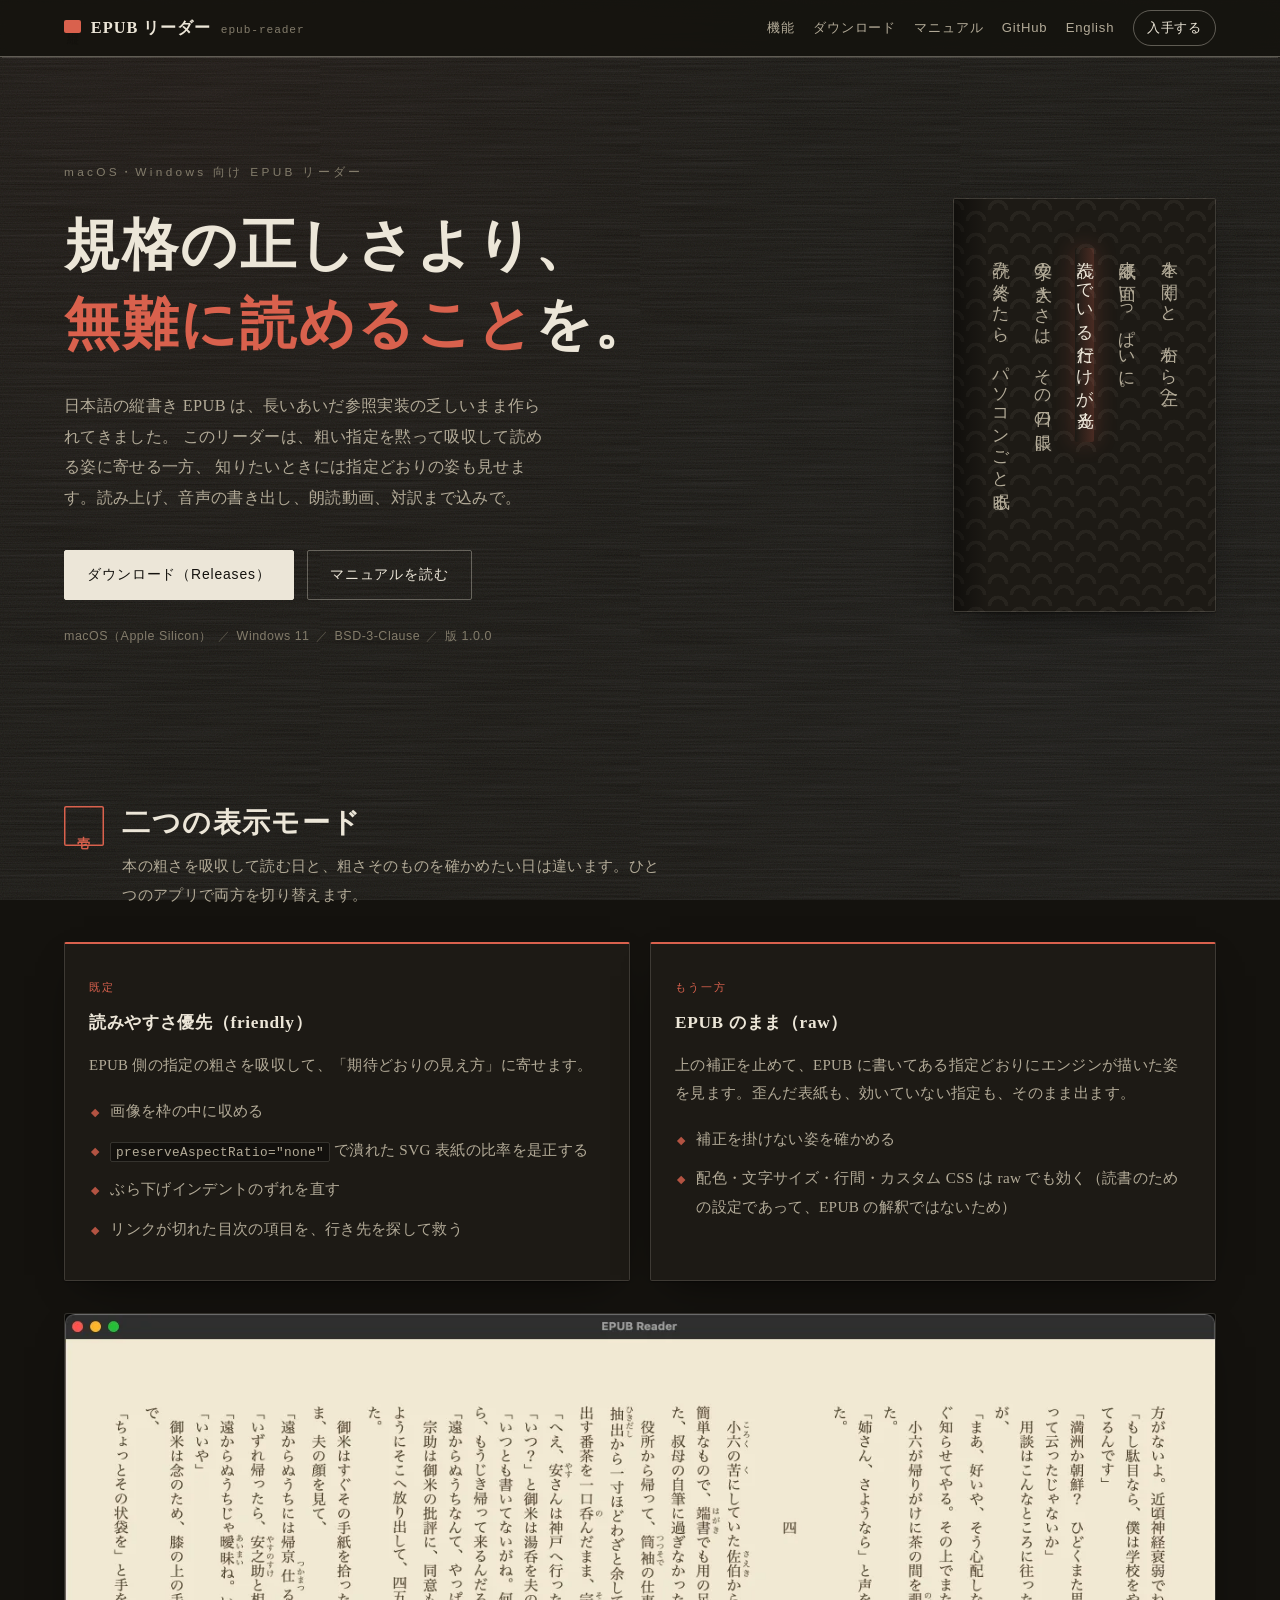
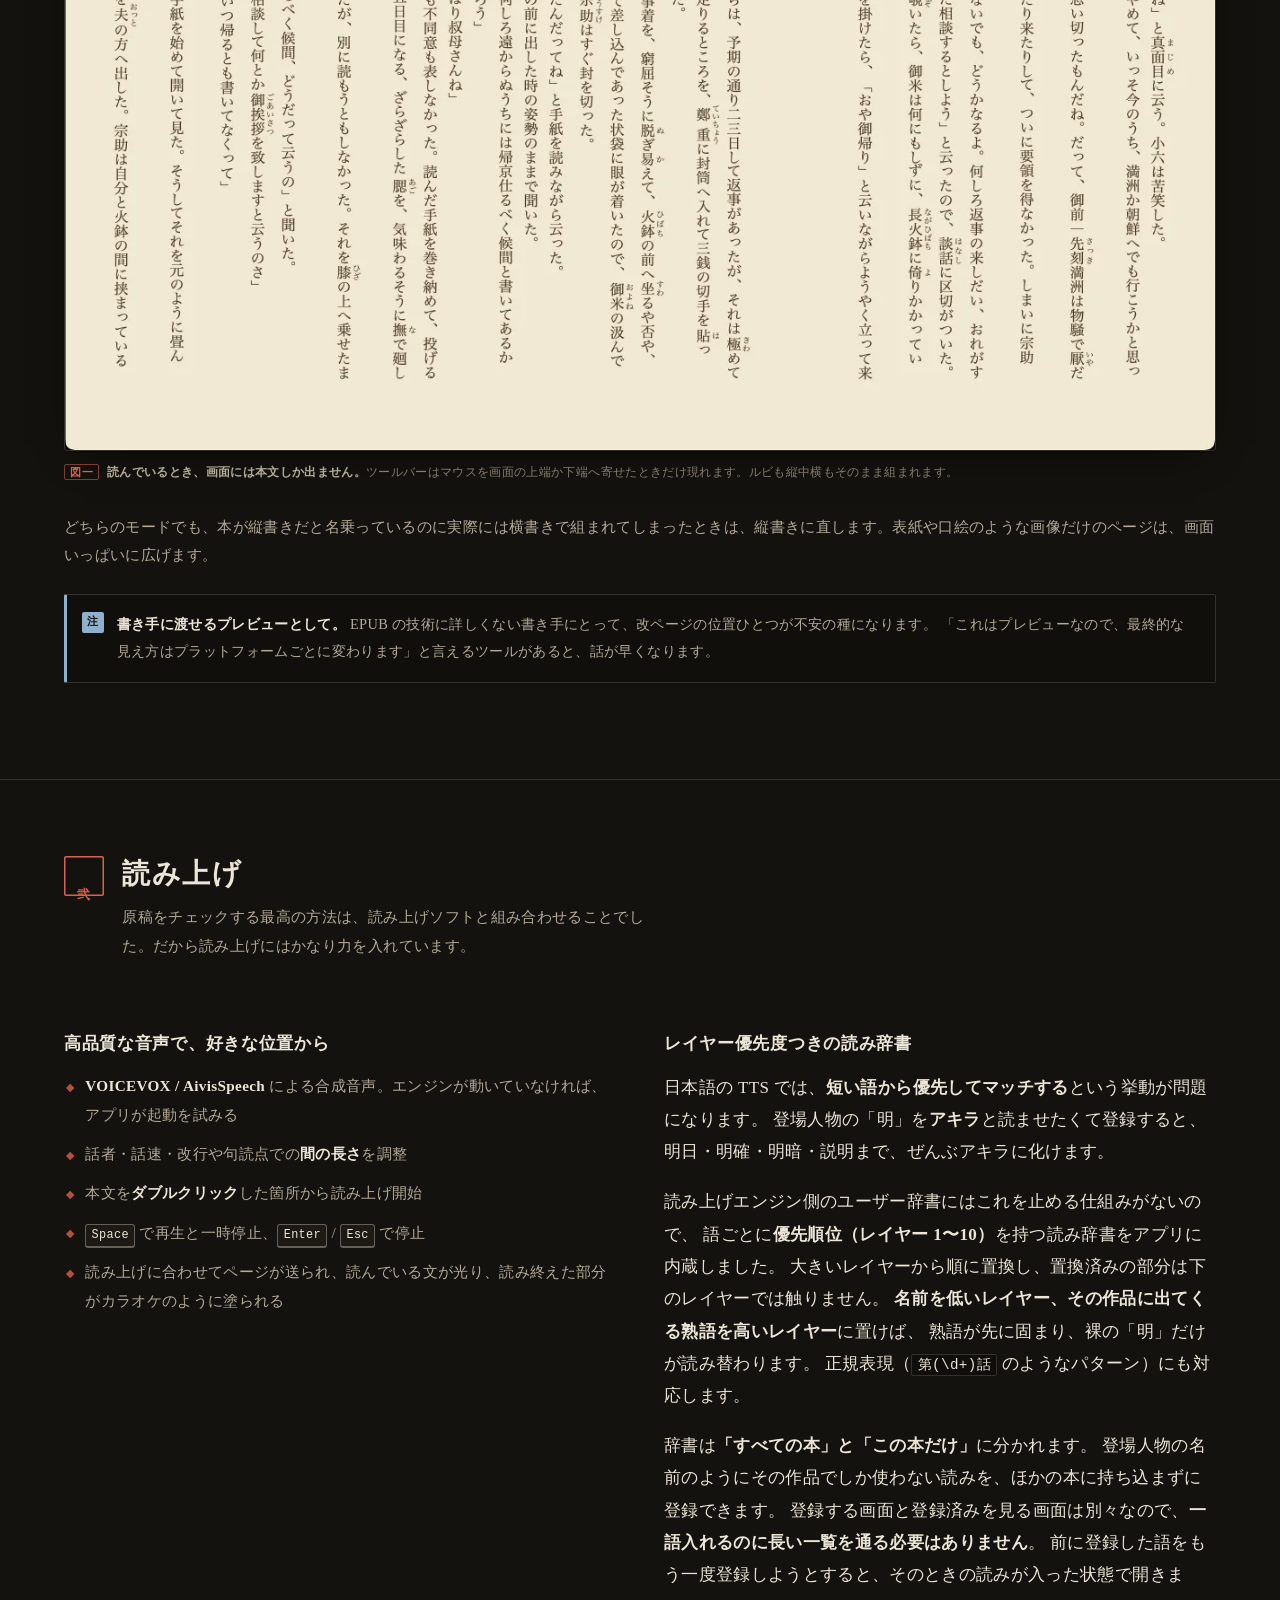
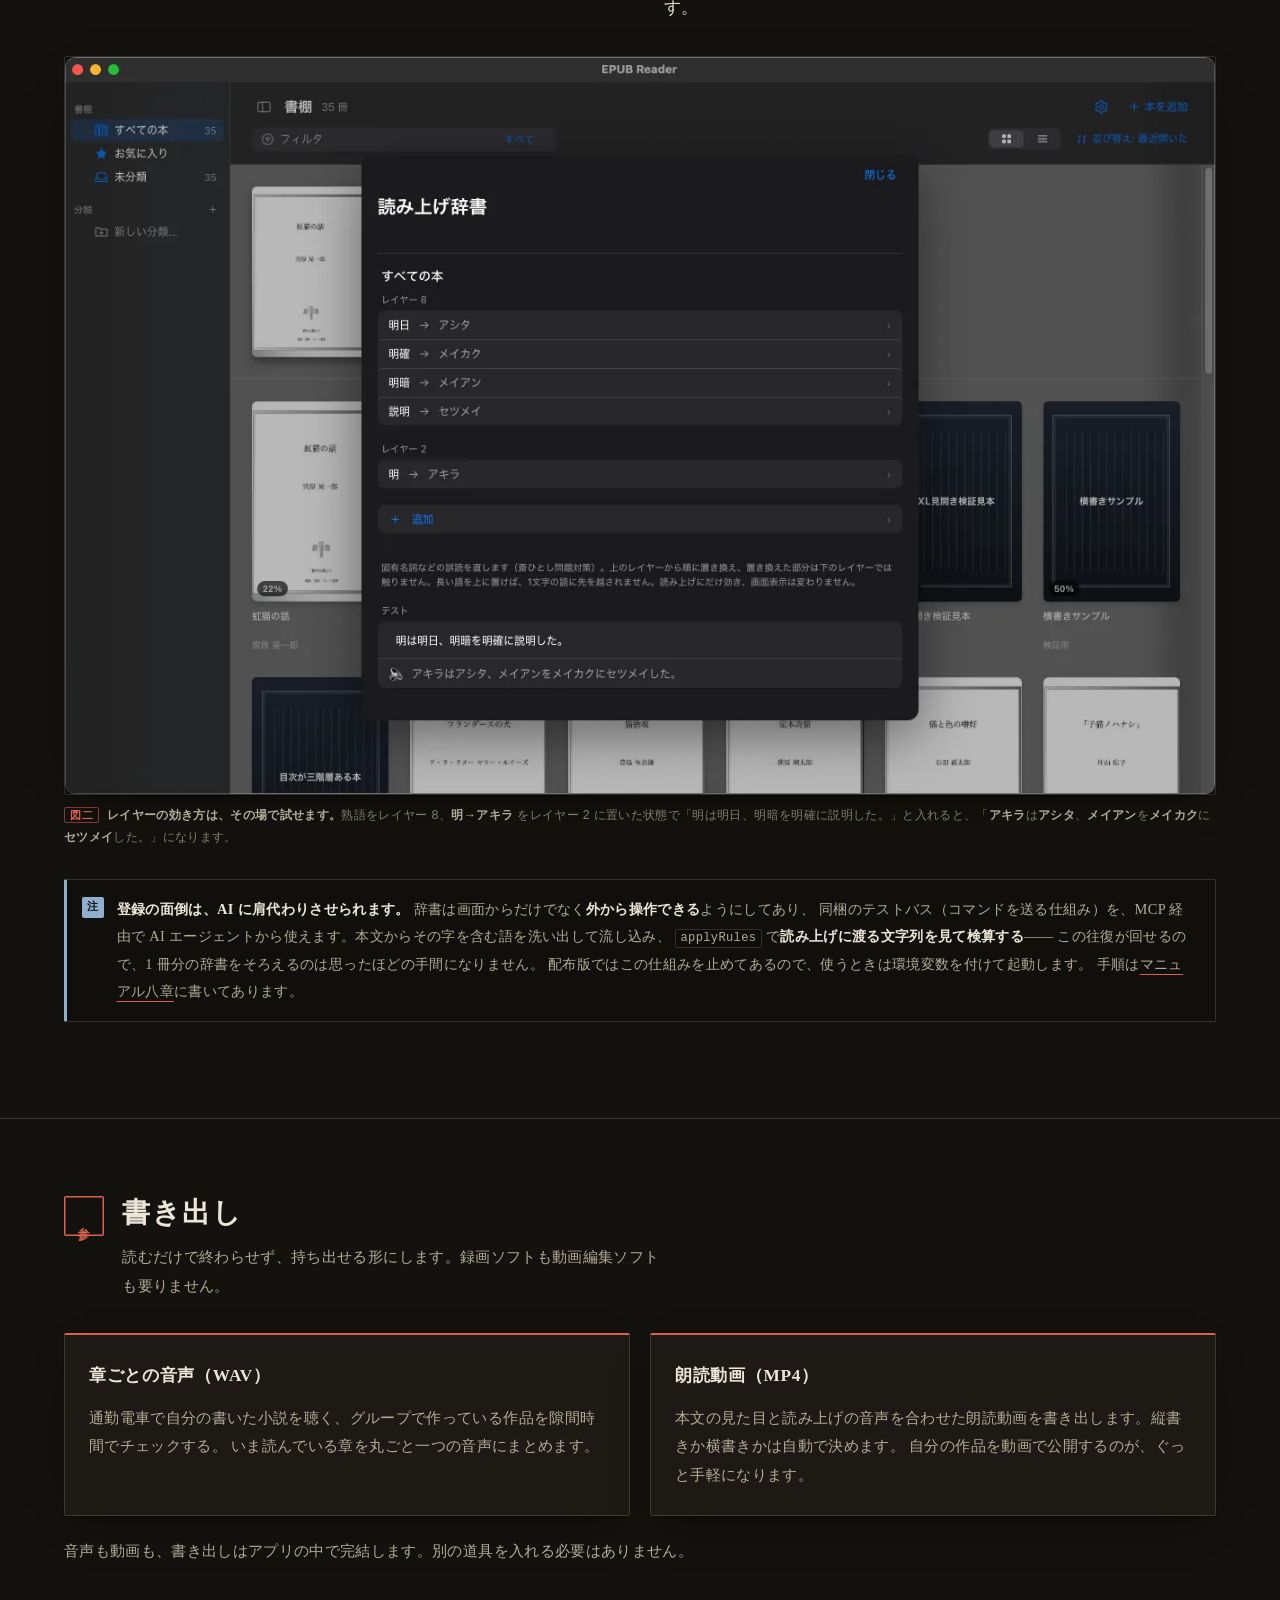
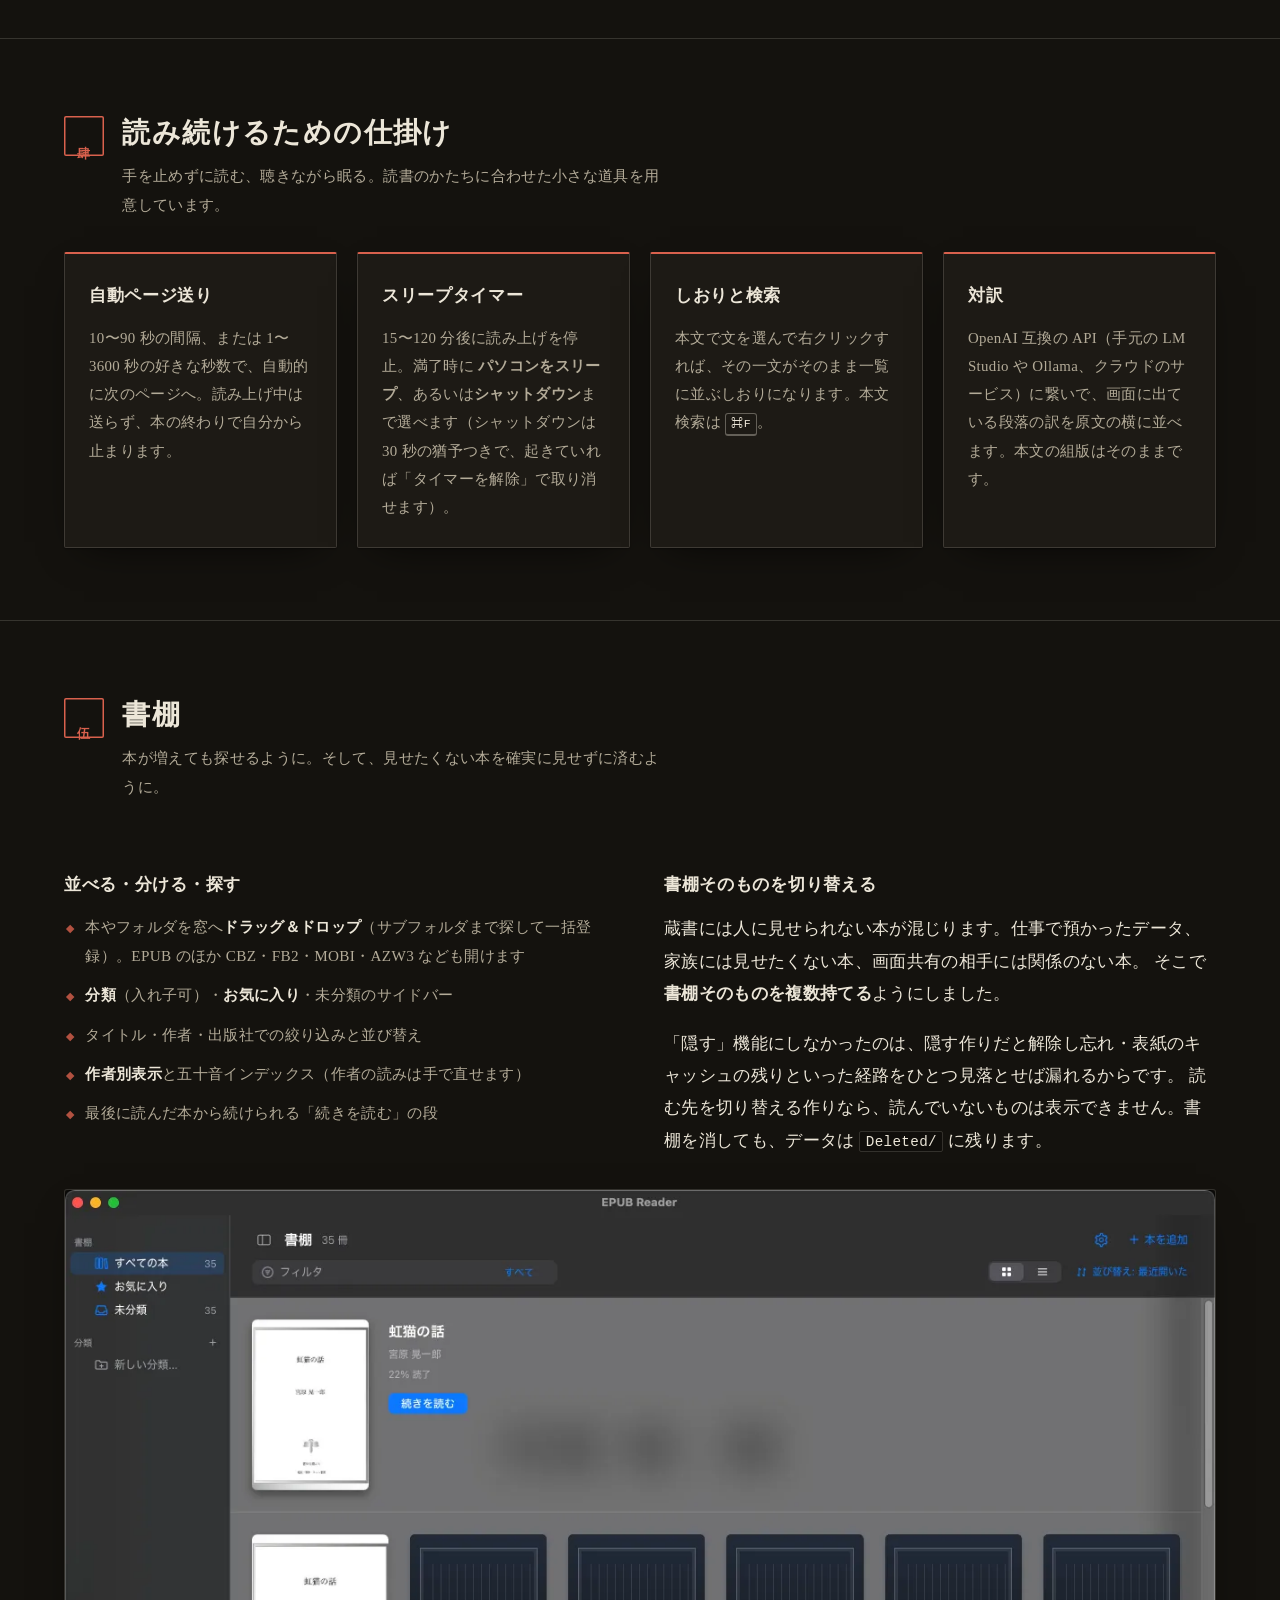
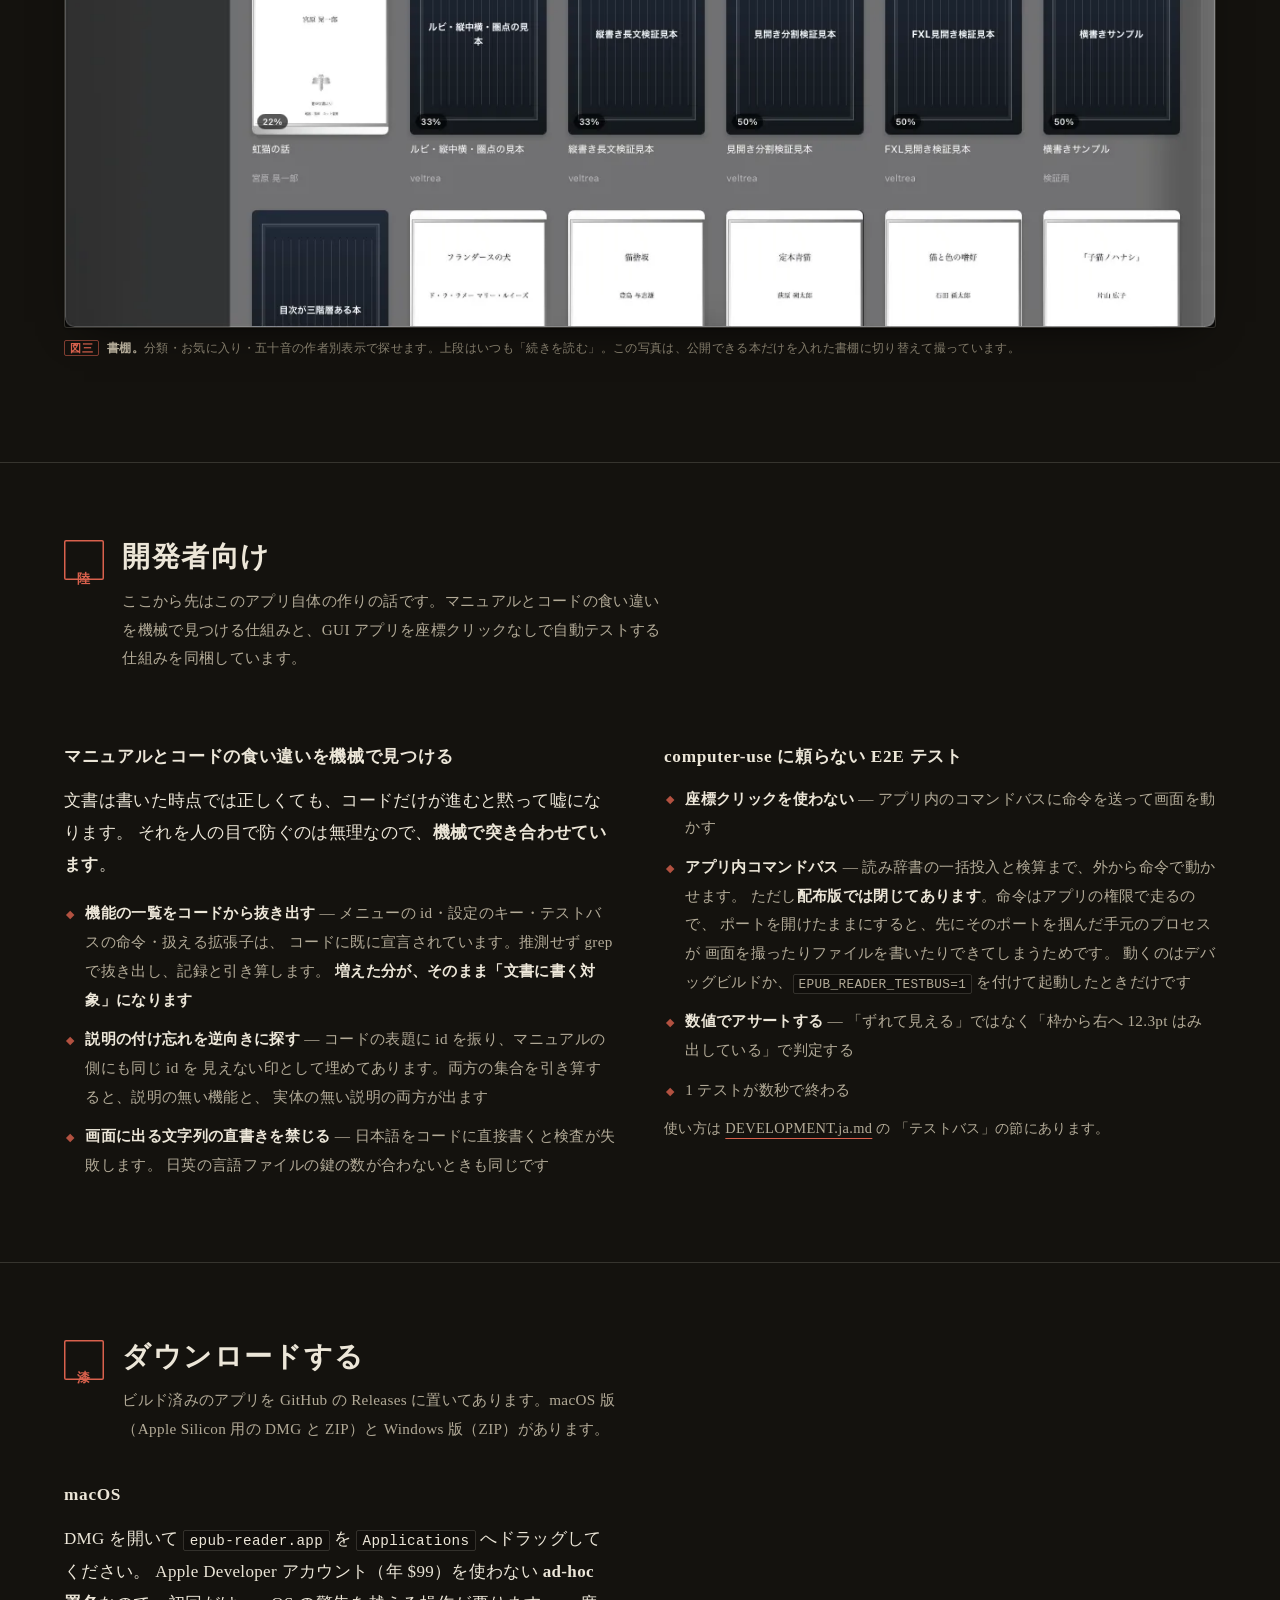
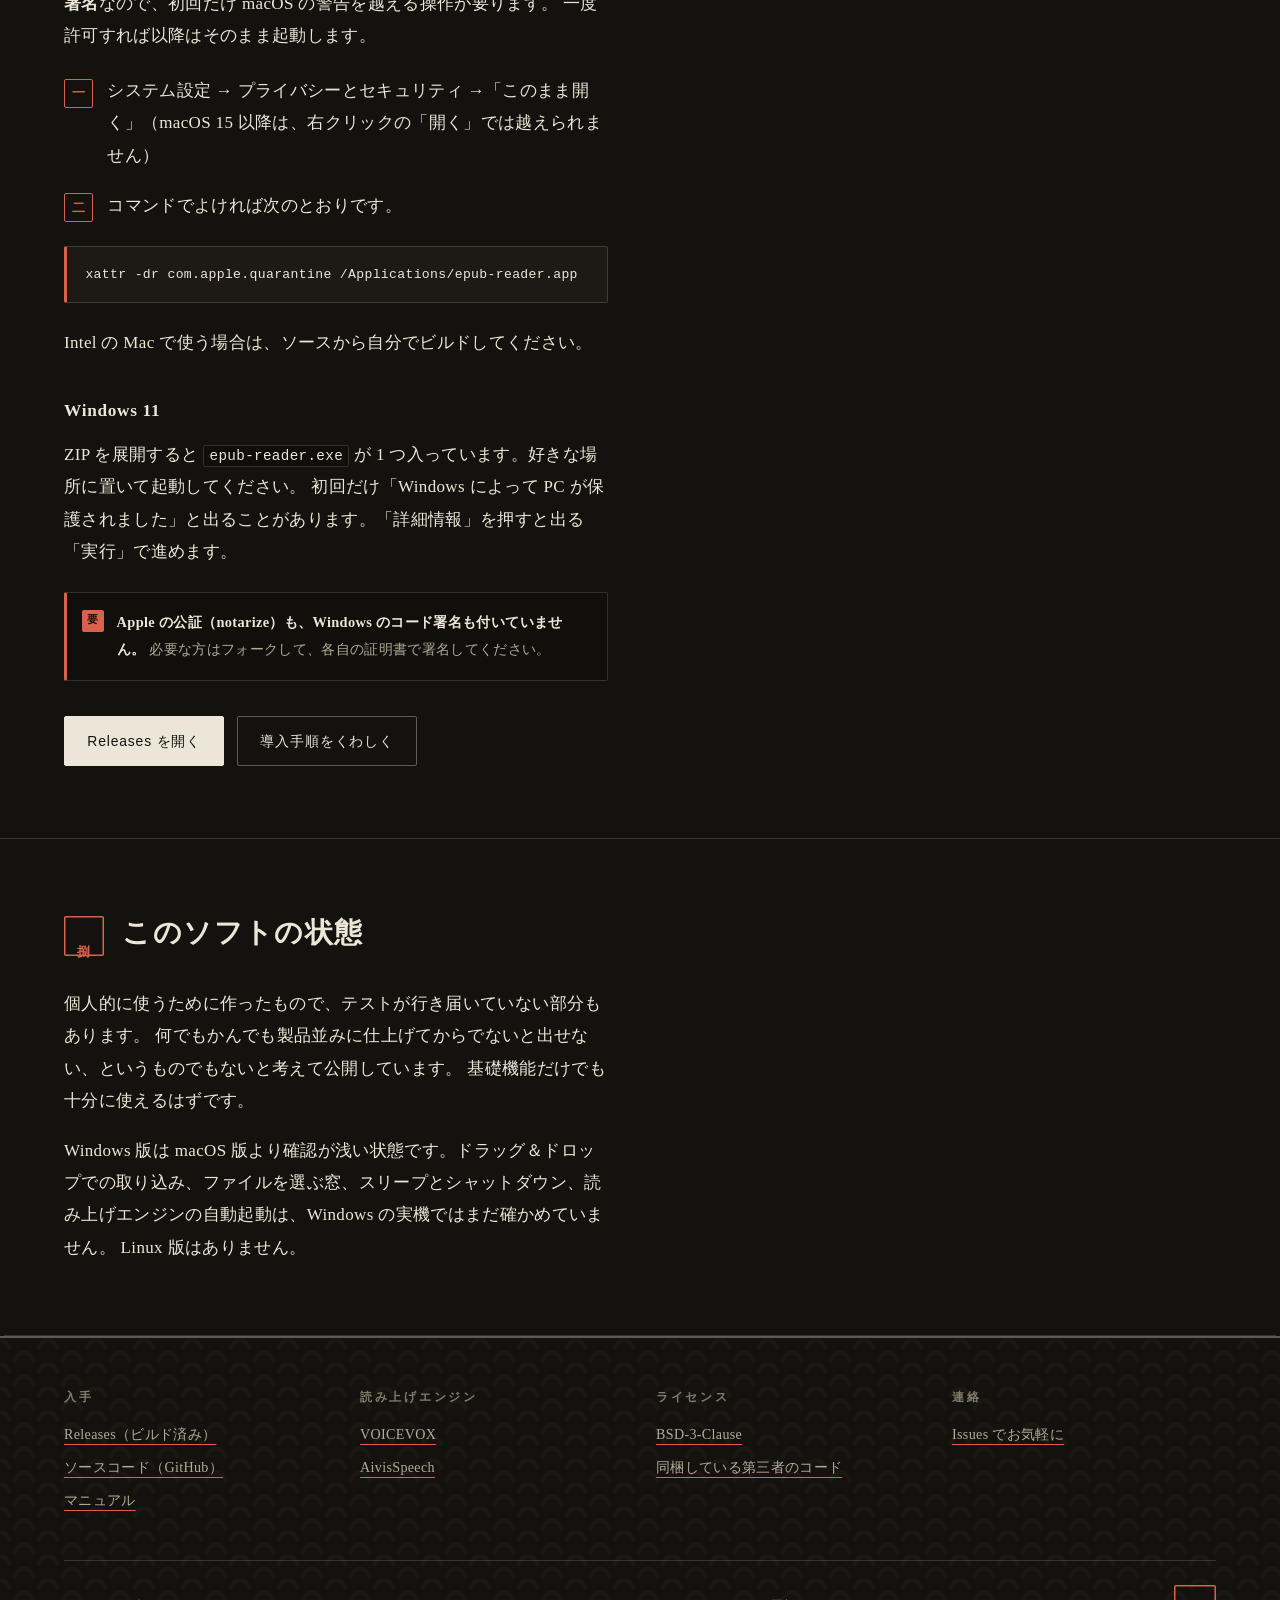
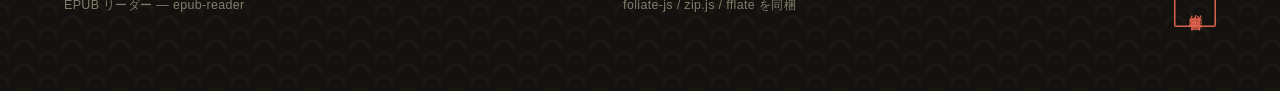
==== commit a30f403b: "Update the manual site to match the app, and add an English version" ====
--- a/docs/manual/index.html
+++ b/docs/manual/index.html
@@ -4,10 +4,12 @@
 <meta charset="utf-8">
 <meta name="viewport" content="width=device-width, initial-scale=1">
 <title>EPUB リーダー epub-reader — 日本語の本を、無難に読めるように</title>
-<meta name="description" content="日本語の縦書き EPUB を「とりあえず無難に読める」状態で表示し、VOICEVOX / AivisSpeech で読み上げる macOS 向けのリーダー。章ごとの音声書き出しと朗読動画の書き出しにも対応します。">
+<meta name="description" content="日本語の縦書き EPUB を「とりあえず無難に読める」状態で表示し、VOICEVOX / AivisSpeech で読み上げる macOS・Windows 向けのリーダー。章ごとの音声書き出しと朗読動画の書き出しにも対応します。">
 <meta property="og:title" content="EPUB リーダー epub-reader">
-<meta property="og:description" content="規格の正しさより「無難に表示されること」を優先する、macOS 向けのEPUB リーダー。読み上げ・音声書き出し・朗読動画まで。">
+<meta property="og:description" content="規格の正しさより「無難に表示されること」を優先する、macOS・Windows 向けの EPUB リーダー。読み上げ・音声書き出し・朗読動画まで。">
 <meta property="og:type" content="website">
+<link rel="alternate" hreflang="ja" href="./">
+<link rel="alternate" hreflang="en" href="en/">
 <link rel="stylesheet" href="assets/site.css">
 </head>
 <body>
@@ -25,7 +27,8 @@
       <a href="#features" class="is-optional">機能</a>
       <a href="#download" class="is-optional">ダウンロード</a>
       <a href="manual.html">マニュアル</a>
-      <a href="https://github.com/veltrea/epub-reader-js">GitHub</a>
+      <a href="https://github.com/veltrea/epub-reader-js" class="is-optional">GitHub</a>
+      <a href="en/" hreflang="en" lang="en">English</a>
       <a href="https://github.com/veltrea/epub-reader-js/releases" class="navlinks__cta">入手する</a>
     </nav>
   </div>
@@ -37,19 +40,19 @@
   <div class="hero wrap">
     <div class="hero__grid">
       <div>
-        <p class="hero__eyebrow rise">macOS 向け・EPUB リーダー</p>
+        <p class="hero__eyebrow rise">macOS・Windows 向け EPUB リーダー</p>
         <h1 class="rise">規格の正しさより、<br><span class="accent">無難に読めること</span>を。</h1>
         <p class="hero__lede rise">
           日本語の縦書き EPUB は、長いあいだ参照実装の乏しいまま作られてきました。
           このリーダーは、粗い指定を黙って吸収して読める姿に寄せる一方、
-          知りたいときには壊れたまま見せます。読み上げ、音声の書き出し、朗読動画まで込みで。
+          知りたいときには指定どおりの姿も見せます。読み上げ、音声の書き出し、朗読動画、対訳まで込みで。
         </p>
         <div class="actions rise">
           <a class="btn" href="https://github.com/veltrea/epub-reader-js/releases">ダウンロード（Releases）</a>
           <a class="btn btn--ghost" href="manual.html">マニュアルを読む</a>
         </div>
         <p class="hero__meta rise">
-          <span>macOS 13 Ventura 以降</span><span>Mac Catalyst</span><span>MIT License</span><span>ad-hoc 署名</span>
+          <span>macOS（Apple Silicon）</span><span>Windows 11</span><span>BSD-3-Clause</span><span>版 1.0.0</span>
         </p>
       </div>
 
@@ -59,7 +62,7 @@
         　表紙は面いっぱいに。<br>
         　<b>読んでいる行だけが光る。</b><br>
         　文字の大きさは、その日の眼に。<br>
-        　読み終えたら、Mac ごと眠る。
+        　読み終えたら、パソコンごと眠る。
       </div>
     </div>
   </div>
@@ -81,20 +84,20 @@
           <h3>読みやすさ優先（friendly）</h3>
           <p>EPUB 側の指定の粗さを吸収して、「期待どおりの見え方」に寄せます。</p>
           <ul class="feature-list">
-            <li>画像を面いっぱいに表示する</li>
-            <li>表紙・口絵・章扉といった<strong>画像だけのページ</strong>は列レイアウトに載せず直接描画し、Kindle 風に自動で見開きへ組む</li>
+            <li>画像を枠の中に収める</li>
             <li><code>preserveAspectRatio="none"</code> で潰れた SVG 表紙の比率を是正する</li>
-            <li>縦書き指定が欠けた本を、EBPAJ 由来のクラスや OPF の <code>primary-writing-mode</code> から推測して補う</li>
+            <li>ぶら下げインデントのずれを直す</li>
+            <li>リンクが切れた目次の項目を、行き先を探して救う</li>
           </ul>
         </article>
 
         <article class="card">
           <span class="card__tag">もう一方</span>
           <h3>EPUB のまま（raw）</h3>
-          <p>補正を全部止めて、EPUB に書いてある指定どおりにエンジンが描いた姿を見ます。歪んだ表紙も、効いていない指定も、そのまま出ます。</p>
-          <ul class="feature-list">
-            <li>補正を掛けない素の姿を確かめる</li>
-            <li>配色・文字サイズ・行間・ユーザー CSS は raw でも効く（読書のための設定であって、EPUB の解釈ではないため）</li>
+          <p>上の補正を止めて、EPUB に書いてある指定どおりにエンジンが描いた姿を見ます。歪んだ表紙も、効いていない指定も、そのまま出ます。</p>
+          <ul class="feature-list">
+            <li>補正を掛けない姿を確かめる</li>
+            <li>配色・文字サイズ・行間・カスタム CSS は raw でも効く（読書のための設定であって、EPUB の解釈ではないため）</li>
           </ul>
         </article>
       </div>
@@ -102,8 +105,12 @@
       <figure style="margin-top:2rem">
         <a href="assets/img/reader-text.webp" title="原寸で開く"><img src="assets/img/reader-text.webp" width="1280" height="820" loading="lazy"
              alt="縦書きの本文が右から左へ流れているリーダーの画面"></a>
-        <figcaption><b>読んでいるとき、画面には本文しか出ません。</b>ツールバーはマウスを上へ動かしたときだけ現れます。ルビも縦中横もそのまま組まれます。</figcaption>
+        <figcaption><b>読んでいるとき、画面には本文しか出ません。</b>ツールバーはマウスを画面の上端か下端へ寄せたときだけ現れます。ルビも縦中横もそのまま組まれます。</figcaption>
       </figure>
+
+      <p style="margin-top:1.4rem;color:var(--ink-soft);font-size:.92rem">
+        どちらのモードでも、本が縦書きだと名乗っているのに実際には横書きで組まれてしまったときは、縦書きに直します。表紙や口絵のような画像だけのページは、画面いっぱいに広げます。
+      </p>
 
       <div class="note">
         <strong>書き手に渡せるプレビューとして。</strong>
@@ -128,11 +135,11 @@
         <div>
           <h3>高品質な音声で、好きな位置から</h3>
           <ul class="feature-list">
-            <li><strong>VOICEVOX / AivisSpeech</strong> による合成音声</li>
+            <li><strong>VOICEVOX / AivisSpeech</strong> による合成音声。エンジンが動いていなければ、アプリが起動を試みる</li>
             <li>話者・話速・改行や句読点での<strong>間の長さ</strong>を調整</li>
             <li>本文を<strong>ダブルクリック</strong>した箇所から読み上げ開始</li>
             <li><kbd>Space</kbd> で再生と一時停止、<kbd>Enter</kbd> / <kbd>Esc</kbd> で停止</li>
-            <li>読み上げに合わせてページが送られ、読んでいる箇所が光る</li>
+            <li>読み上げに合わせてページが送られ、読んでいる文が光り、読み終えた部分がカラオケのように塗られる</li>
           </ul>
         </div>
 
@@ -169,9 +176,10 @@
       <div class="note">
         <strong>登録の面倒は、AI に肩代わりさせられます。</strong>
         辞書は画面からだけでなく<strong>外から操作できる</strong>ようにしてあり、
-        アプリが開いているコマンド口を MCP 経由で AI エージェントから叩けます。本文からその字を含む語を洗い出して流し込み、
+        同梱のテストバス（コマンドを送る仕組み）を、MCP 経由で AI エージェントから使えます。本文からその字を含む語を洗い出して流し込み、
         <code>applyRules</code> で<strong>読み上げに渡る文字列を見て検算する</strong>——
         この往復が回せるので、1 冊分の辞書をそろえるのは思ったほどの手間になりません。
+        配布版ではこの仕組みを止めてあるので、使うときは環境変数を付けて起動します。
         手順は<a href="manual.html#dictionary">マニュアル八章</a>に書いてあります。
       </div>
     </div>
@@ -193,13 +201,13 @@
           <h3>章ごとの音声（WAV）</h3>
           <p>
             通勤電車で自分の書いた小説を聴く、グループで作っている作品を隙間時間でチェックする。
-            いま読んでいるセクションを丸ごと一つの音声にまとめます。
+            いま読んでいる章を丸ごと一つの音声にまとめます。
           </p>
         </article>
         <article class="card">
           <h3>朗読動画（MP4）</h3>
           <p>
-            読んでいる箇所だけが発光する縦書きの朗読動画を書き出します。
+            本文の見た目と読み上げの音声を合わせた朗読動画を書き出します。縦書きか横書きかは自動で決めます。
             自分の作品を動画で公開するのが、ぐっと手軽になります。
           </p>
         </article>
@@ -224,16 +232,20 @@
       <div class="cards">
         <article class="card">
           <h3>自動ページ送り</h3>
-          <p>10〜90 秒の間隔、または任意の秒数で自動的に次のページへ。読み上げ中は送らず、本の終わりで自分から止まります。</p>
+          <p>10〜90 秒の間隔、または 1〜3600 秒の好きな秒数で、自動的に次のページへ。読み上げ中は送らず、本の終わりで自分から止まります。</p>
         </article>
         <article class="card">
           <h3>スリープタイマー</h3>
-          <p>15〜120 分後に読み上げを停止。満了時に <strong>Mac をスリープ</strong>、あるいは<strong>シャットダウン</strong>まで選べます（シャットダウンは 30 秒の猶予つきで、起きていれば取り消せます）。</p>
+          <p>15〜120 分後に読み上げを停止。満了時に <strong>パソコンをスリープ</strong>、あるいは<strong>シャットダウン</strong>まで選べます（シャットダウンは 30 秒の猶予つきで、起きていれば「タイマーを解除」で取り消せます）。</p>
         </article>
         <article class="card">
           <h3>しおりと検索</h3>
           <p>本文で文を選んで右クリックすれば、その一文がそのまま一覧に並ぶしおりになります。本文検索は <kbd>⌘F</kbd>。</p>
         </article>
+        <article class="card">
+          <h3>対訳</h3>
+          <p>OpenAI 互換の API（手元の LM Studio や Ollama、クラウドのサービス）に繋いで、画面に出ている段落の訳を原文の横に並べます。本文の組版はそのままです。</p>
+        </article>
       </div>
     </div>
   </section>
@@ -253,7 +265,7 @@
         <div>
           <h3>並べる・分ける・探す</h3>
           <ul class="feature-list">
-            <li>EPUB やフォルダをウィンドウへ<strong>ドラッグ＆ドロップ</strong>（サブフォルダまで探して一括登録）</li>
+            <li>本やフォルダを窓へ<strong>ドラッグ＆ドロップ</strong>（サブフォルダまで探して一括登録）。EPUB のほか CBZ・FB2・MOBI・AZW3 なども開けます</li>
             <li><strong>分類</strong>（入れ子可）・<strong>お気に入り</strong>・未分類のサイドバー</li>
             <li>タイトル・作者・出版社での絞り込みと並び替え</li>
             <li><strong>作者別表示</strong>と五十音インデックス（作者の読みは手で直せます）</li>
@@ -269,7 +281,7 @@
           </p>
           <p>
             「隠す」機能にしなかったのは、隠す作りだと解除し忘れ・表紙のキャッシュの残りといった経路をひとつ見落とせば漏れるからです。
-            読む先を切り替える作りなら、読んでいないものは表示できません。EPUB ファイル自体は書棚を消しても消えません。
+            読む先を切り替える作りなら、読んでいないものは表示できません。書棚を消しても、データは <code>Deleted/</code> に残ります。
           </p>
         </div>
       </div>
@@ -339,24 +351,31 @@
         <div class="sec-num">漆</div>
         <div>
           <h2>ダウンロードする</h2>
-          <p>ビルド済みのアプリを GitHub の Releases に置いてあります。DMG を開いて <code>epub-reader.app</code> を <code>Applications</code> へドラッグしてください（0.2.0 以前は ZIP です）。</p>
+          <p>ビルド済みのアプリを GitHub の Releases に置いてあります。macOS 版（Apple Silicon 用の DMG と ZIP）と Windows 版（ZIP）があります。</p>
         </div>
       </div>
 
       <div class="prose">
+        <h3>macOS</h3>
         <p>
+          DMG を開いて <code>epub-reader.app</code> を <code>Applications</code> へドラッグしてください。
           Apple Developer アカウント（年 $99）を使わない <strong>ad-hoc 署名</strong>なので、初回だけ macOS の警告を越える操作が要ります。
           一度許可すれば以降はそのまま起動します。
         </p>
         <ol class="steps">
-          <li><strong>右クリック →「開く」</strong>（ダブルクリックでは開けません）→ もう一度「開く」</li>
-          <li>あるいは システム設定 → プライバシーとセキュリティ →「このまま開く」</li>
+          <li>システム設定 → プライバシーとセキュリティ →「このまま開く」（macOS 15 以降は、右クリックの「開く」では越えられません）</li>
           <li>コマンドでよければ次のとおりです。</li>
         </ol>
 <pre><code>xattr -dr com.apple.quarantine /Applications/epub-reader.app</code></pre>
+        <p>Intel の Mac で使う場合は、ソースから自分でビルドしてください。</p>
+        <h3>Windows 11</h3>
+        <p>
+          ZIP を展開すると <code>epub-reader.exe</code> が 1 つ入っています。好きな場所に置いて起動してください。
+          初回だけ「Windows によって PC が保護されました」と出ることがあります。「詳細情報」を押すと出る「実行」で進めます。
+        </p>
         <div class="note note--warn">
-          <strong>notarize（Apple の公証）は付いていません。</strong>
-          必要な方はフォークして、各自の Developer ID で署名してください。
+          <strong>Apple の公証（notarize）も、Windows のコード署名も付いていません。</strong>
+          必要な方はフォークして、各自の証明書で署名してください。
         </div>
         <div class="actions">
           <a class="btn" href="https://github.com/veltrea/epub-reader-js/releases">Releases を開く</a>
@@ -381,7 +400,10 @@
           何でもかんでも製品並みに仕上げてからでないと出せない、というものでもないと考えて公開しています。
           基礎機能だけでも十分に使えるはずです。
         </p>
-        <p>Windows / Linux 向けのバージョンを別途制作中です。</p>
+        <p>
+          Windows 版は macOS 版より確認が浅い状態です。ドラッグ＆ドロップでの取り込み、ファイルを選ぶ窓、スリープとシャットダウン、読み上げエンジンの自動起動は、Windows の実機ではまだ確かめていません。
+          Linux 版はありません。
+        </p>
       </div>
     </div>
   </section>
@@ -409,8 +431,8 @@
       <div>
         <h3>ライセンス</h3>
         <ul>
-          <li><a href="https://github.com/veltrea/epub-reader-js/blob/main/LICENSE">MIT License</a></li>
-          <li><a href="https://github.com/veltrea/epub-reader-js/blob/main/THIRD_PARTY_LICENSES.md">同梱している第三者のコード</a></li>
+          <li><a href="https://github.com/veltrea/epub-reader-js/blob/main/LICENSE">BSD-3-Clause</a></li>
+          <li><a href="https://github.com/veltrea/epub-reader-js/blob/main/THIRD_PARTY_LICENSES.ja.md">同梱している第三者のコード</a></li>
         </ul>
       </div>
       <div>
@@ -422,7 +444,7 @@
     </div>
     <div class="colophon__seal">
       <span>EPUB リーダー — epub-reader</span>
-      <span>foliate-js / fflate を同梱</span>
+      <span>foliate-js / zip.js / fflate を同梱</span>
     </div>
   </div>
 </footer>
--- a/docs/manual/assets/site.css
+++ b/docs/manual/assets/site.css
@@ -231,11 +231,11 @@
   background: var(--vermilion);
   border-radius: 2px;
 }
-.brand__name { font-size: 1.02rem; font-weight: 600; letter-spacing: .06em; }
+.brand__name { font-size: 1.02rem; font-weight: 600; letter-spacing: .06em; white-space: nowrap; }
 .brand__latin { font-family: var(--mono); font-size: .7rem; color: var(--ink-faint); letter-spacing: .08em; }
 
 .navlinks { display: flex; align-items: center; gap: 1.15rem; font-family: var(--sans); font-size: .82rem; }
-.navlinks a { text-decoration: none; color: var(--ink-soft); letter-spacing: .06em; }
+.navlinks a { text-decoration: none; color: var(--ink-soft); letter-spacing: .06em; white-space: nowrap; }
 .navlinks a:hover { color: var(--vermilion); }
 .navlinks a[aria-current="page"] { color: var(--ink); box-shadow: inset 0 -2px 0 var(--vermilion); }
 
@@ -730,7 +730,8 @@
 .chapnum .mon { width: 1.15rem; height: 1.15rem; }
 
 @media (max-width: 60rem) {
-  .manual { grid-template-columns: 1fr; }
+  /* 1fr だと目次の二段組みが最小幅を押し広げ、狭い画面で横にはみ出す。minmax(0, 1fr) で抑える。 */
+  .manual { grid-template-columns: minmax(0, 1fr); }
   .toc { position: static; border-right: 0; border-bottom: 1px solid var(--rule); padding: 0 0 1.2rem; }
   .toc ol { columns: 2; column-gap: 1.5rem; }
 }
@@ -835,3 +836,27 @@
 .skip-link:focus { left: 0; }
 
 :focus-visible { outline: 2px solid var(--vermilion); outline-offset: 3px; }
+
+/* ------------------------------------------------------------------ *
+ * 英語版のページ（en/ の下）
+ *
+ * 欧文の書体を先に置く。和文の書体を先に置くと、欧文まで和文書体の
+ * 欧文字形で組まれる。和文用に広げた字間は、欧文では間延びするので戻す。
+ * 扉の縦組みの見本（.tategaki）は日本語のまま置くので、lang="ja" を付けてある。
+ * ------------------------------------------------------------------ */
+
+:root:lang(en) {
+  --serif: Georgia, "Times New Roman", "Hiragino Mincho ProN", "Yu Mincho", YuMincho, "Noto Serif JP", serif;
+  --sans:  "Helvetica Neue", Arial, "Hiragino Sans", "Yu Gothic Medium", "Noto Sans JP", sans-serif;
+}
+:lang(en) :is(h1, h2, h3, h4, .brand__name, .navlinks a, .toc a, .colophon h3) { letter-spacing: normal; }
+
+/* 番号は漢数字ではなく算用数字にする。図の番号も「図一」ではなく「Fig. 1」にする。 */
+:lang(en) .toc a::before { content: counter(toc); }
+:lang(en) .steps > li::before { content: counter(step); }
+:lang(en) figure figcaption::before { content: "Fig. " counter(fig); }
+
+/* 狭い画面では、目次を二段に組むと一段の幅が足りず項目名が細かく折り返す。一段にする。 */
+@media (max-width: 34rem) {
+  .toc ol { columns: 1; }
+}
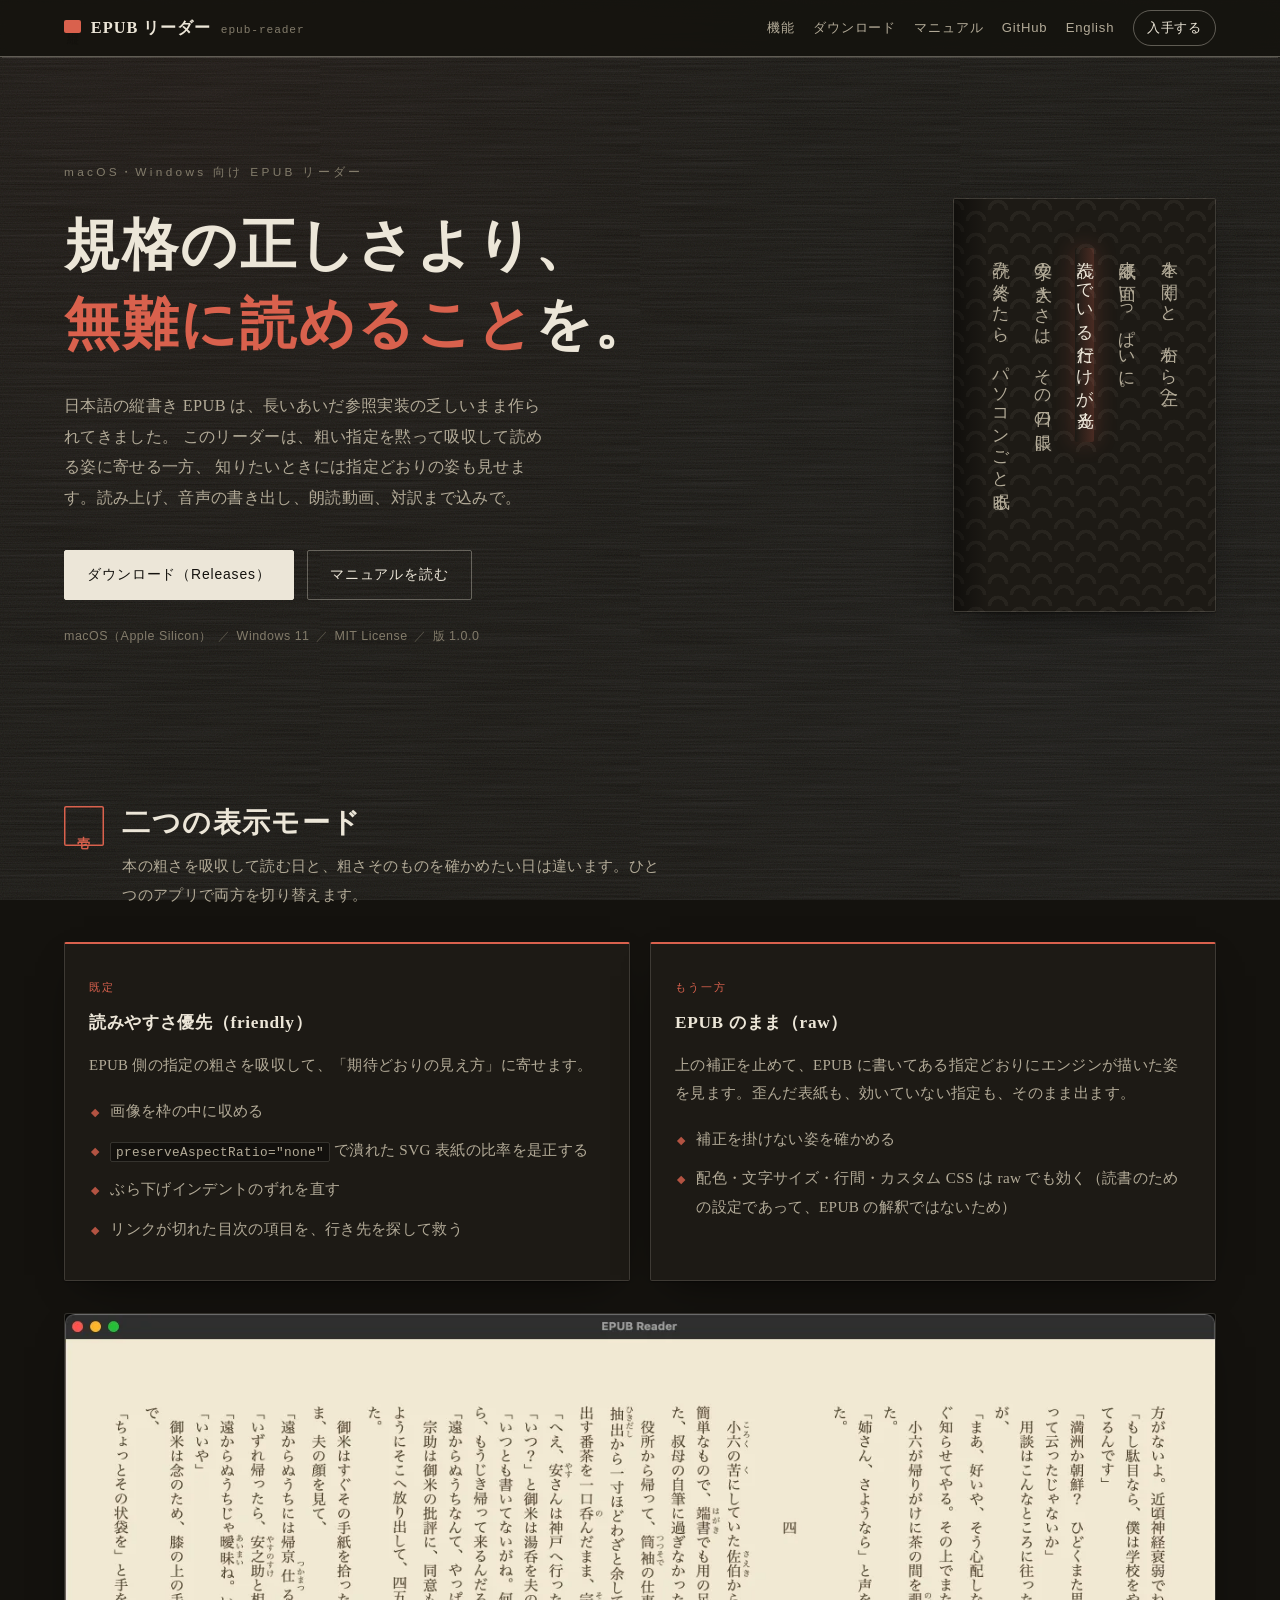
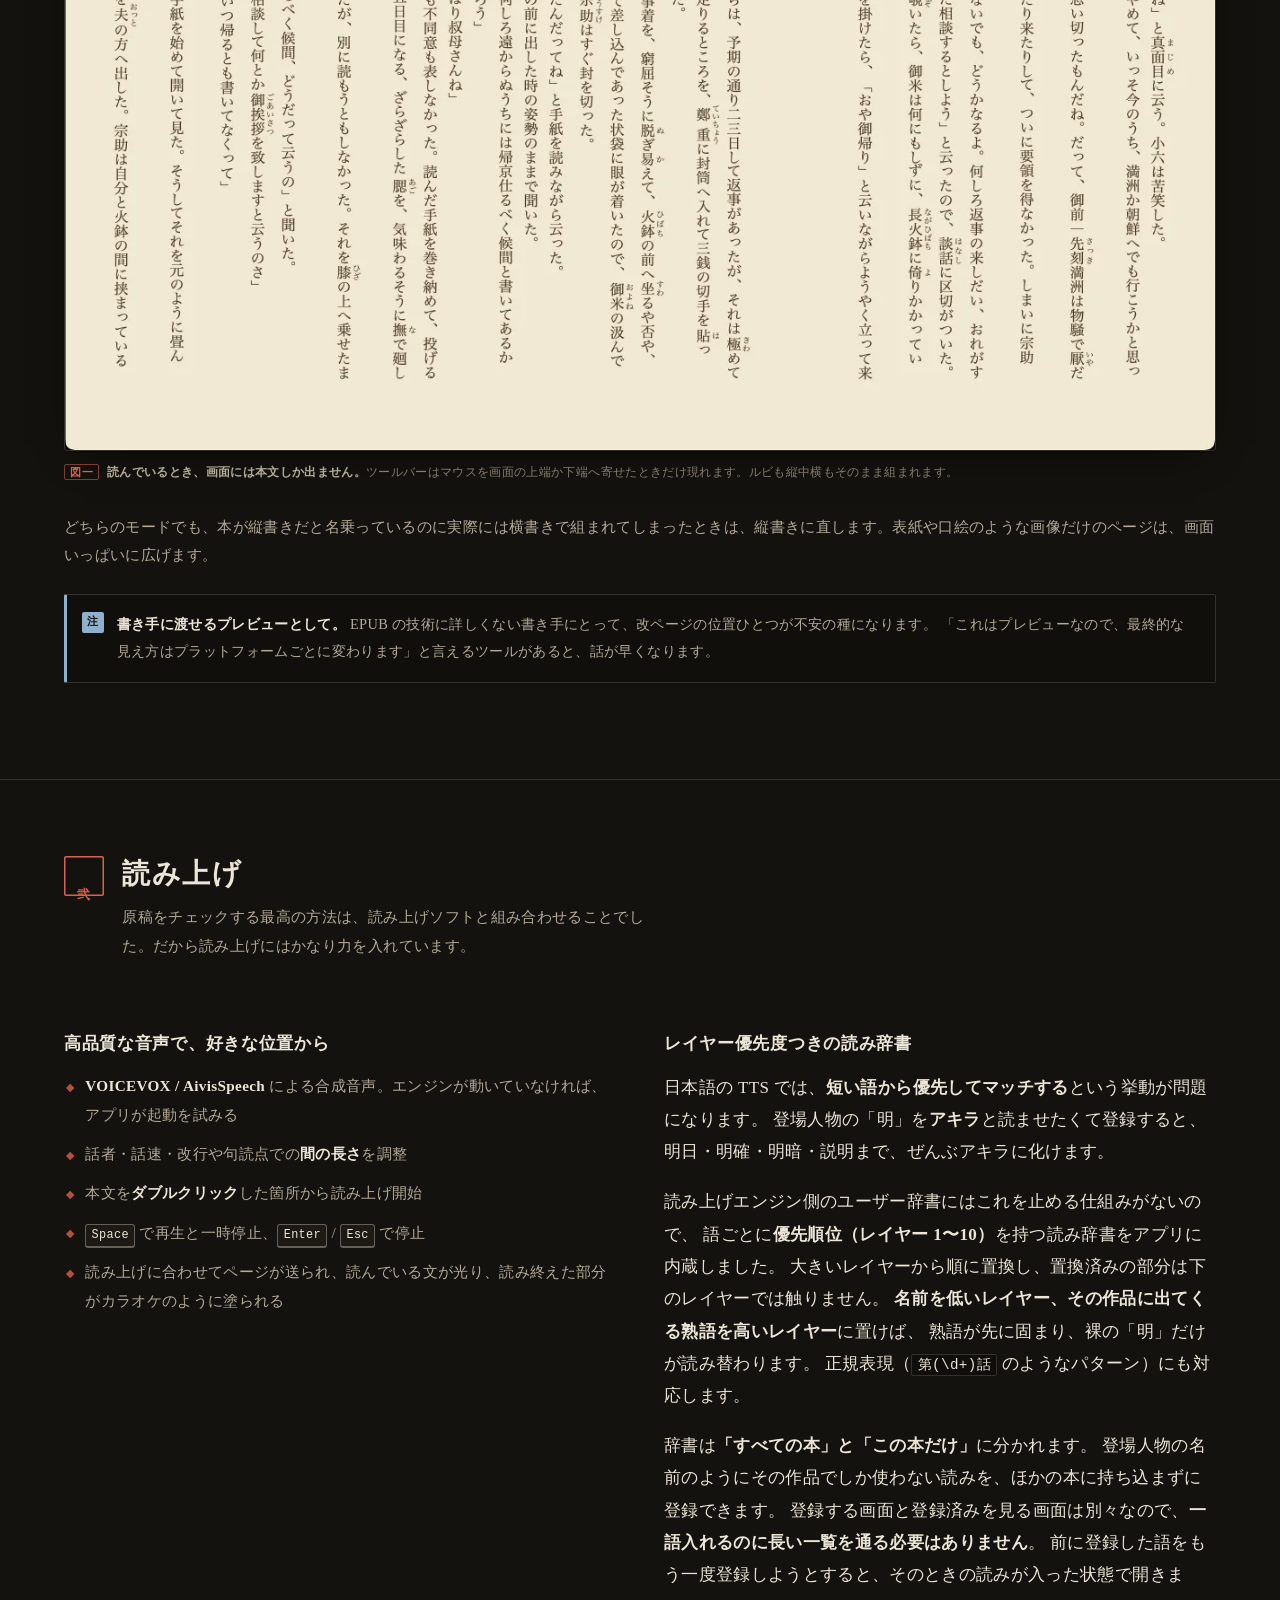
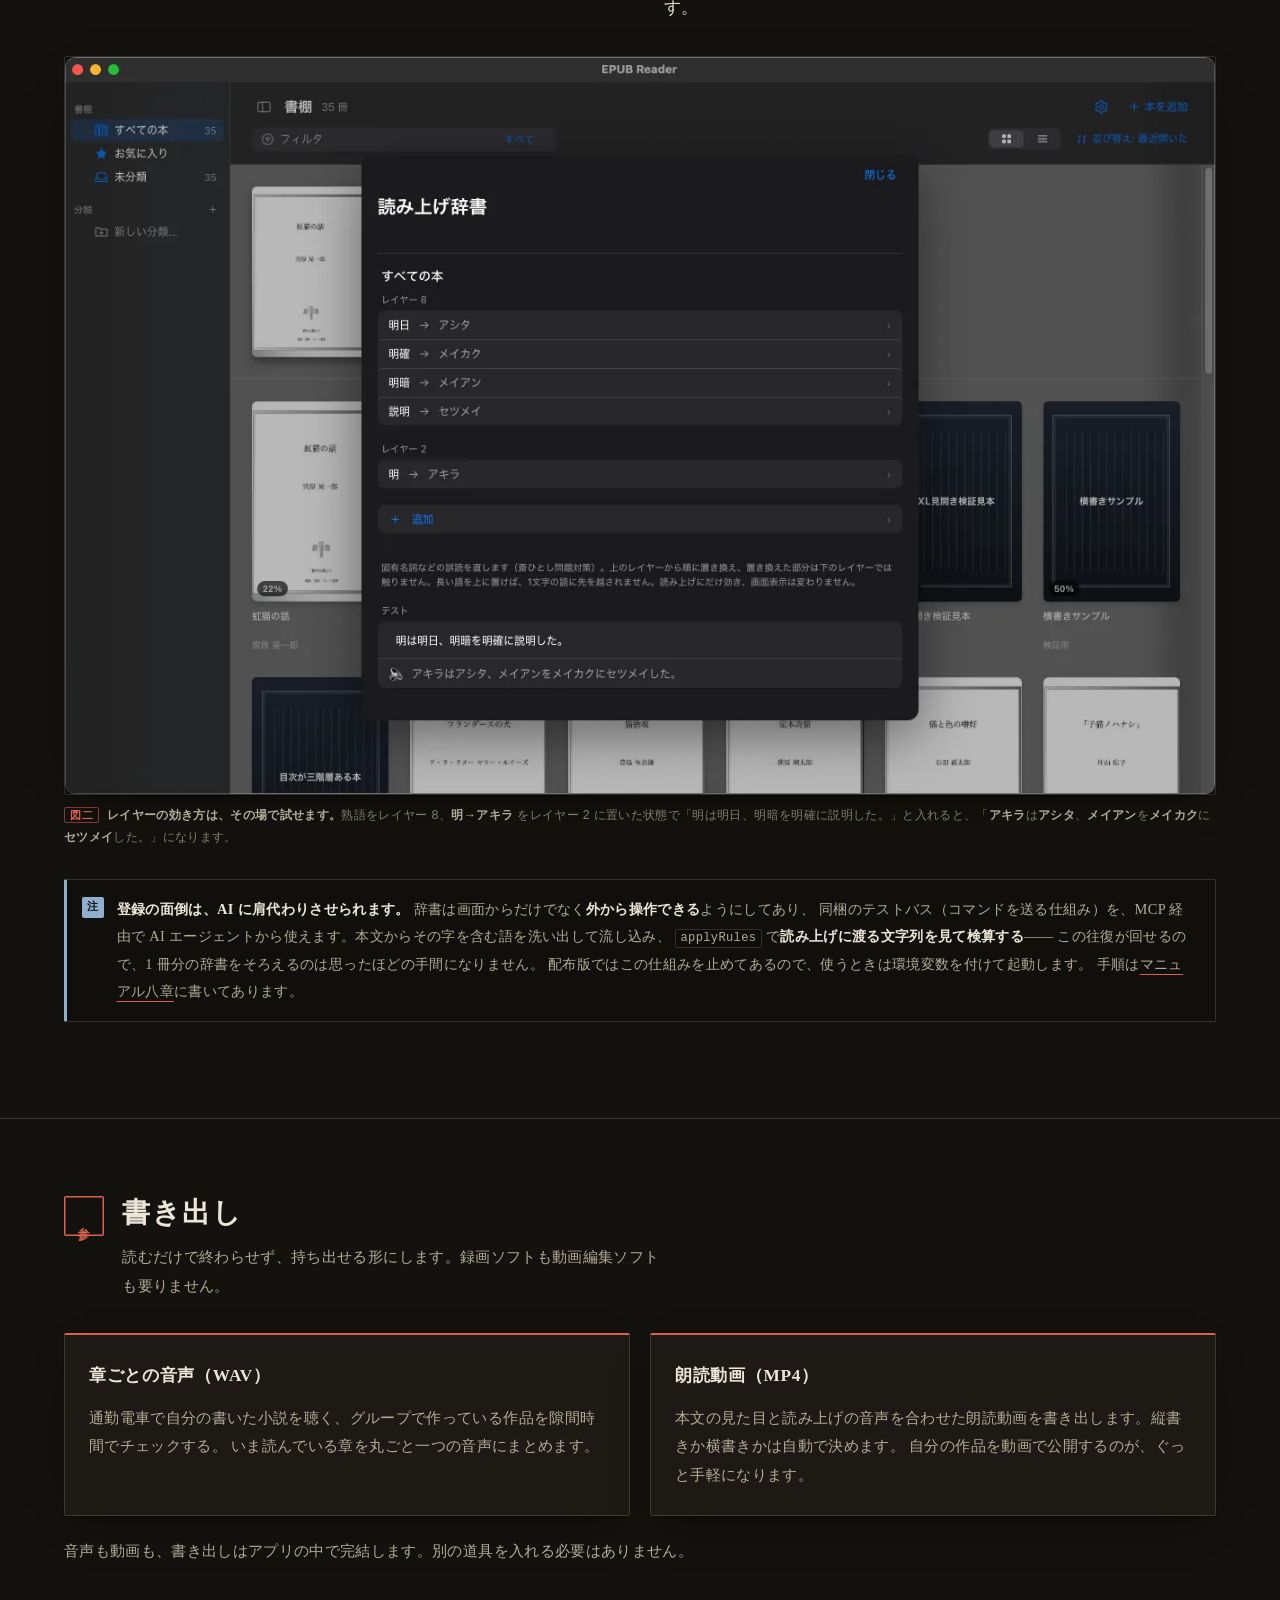
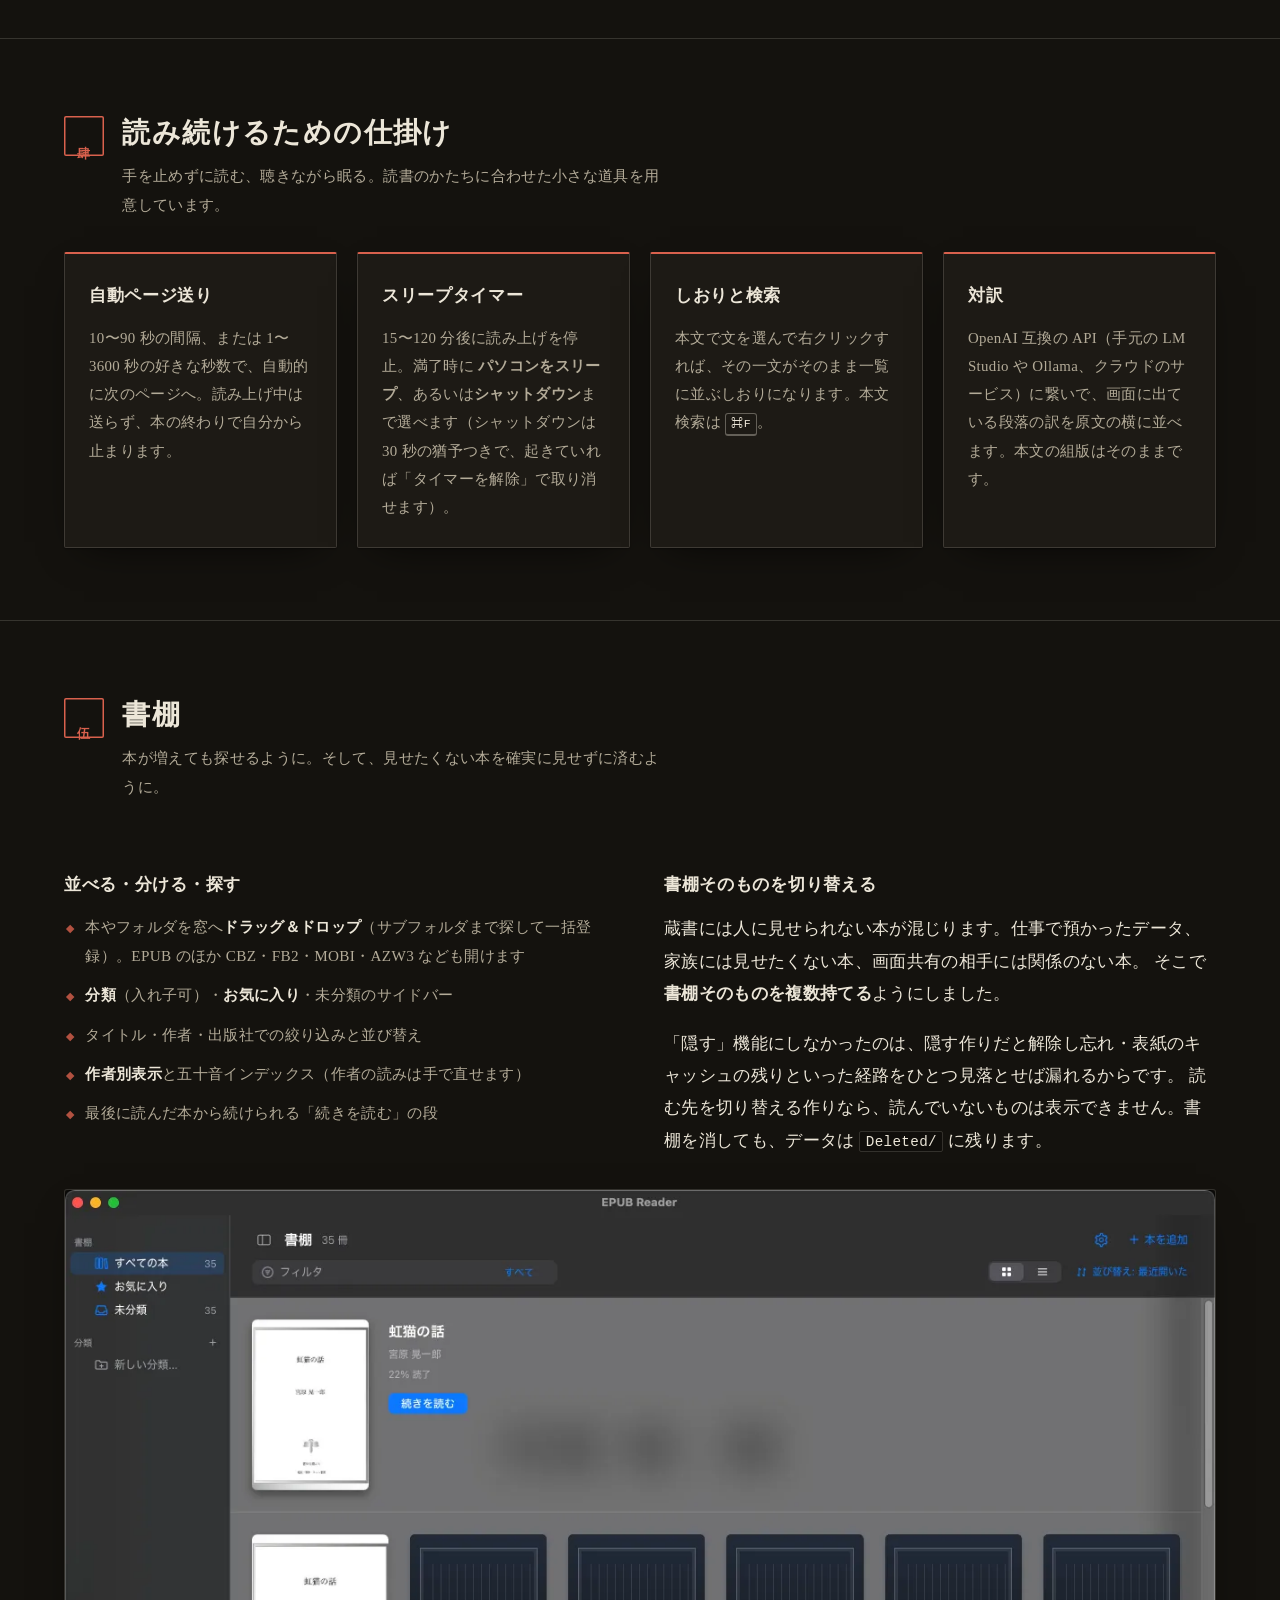
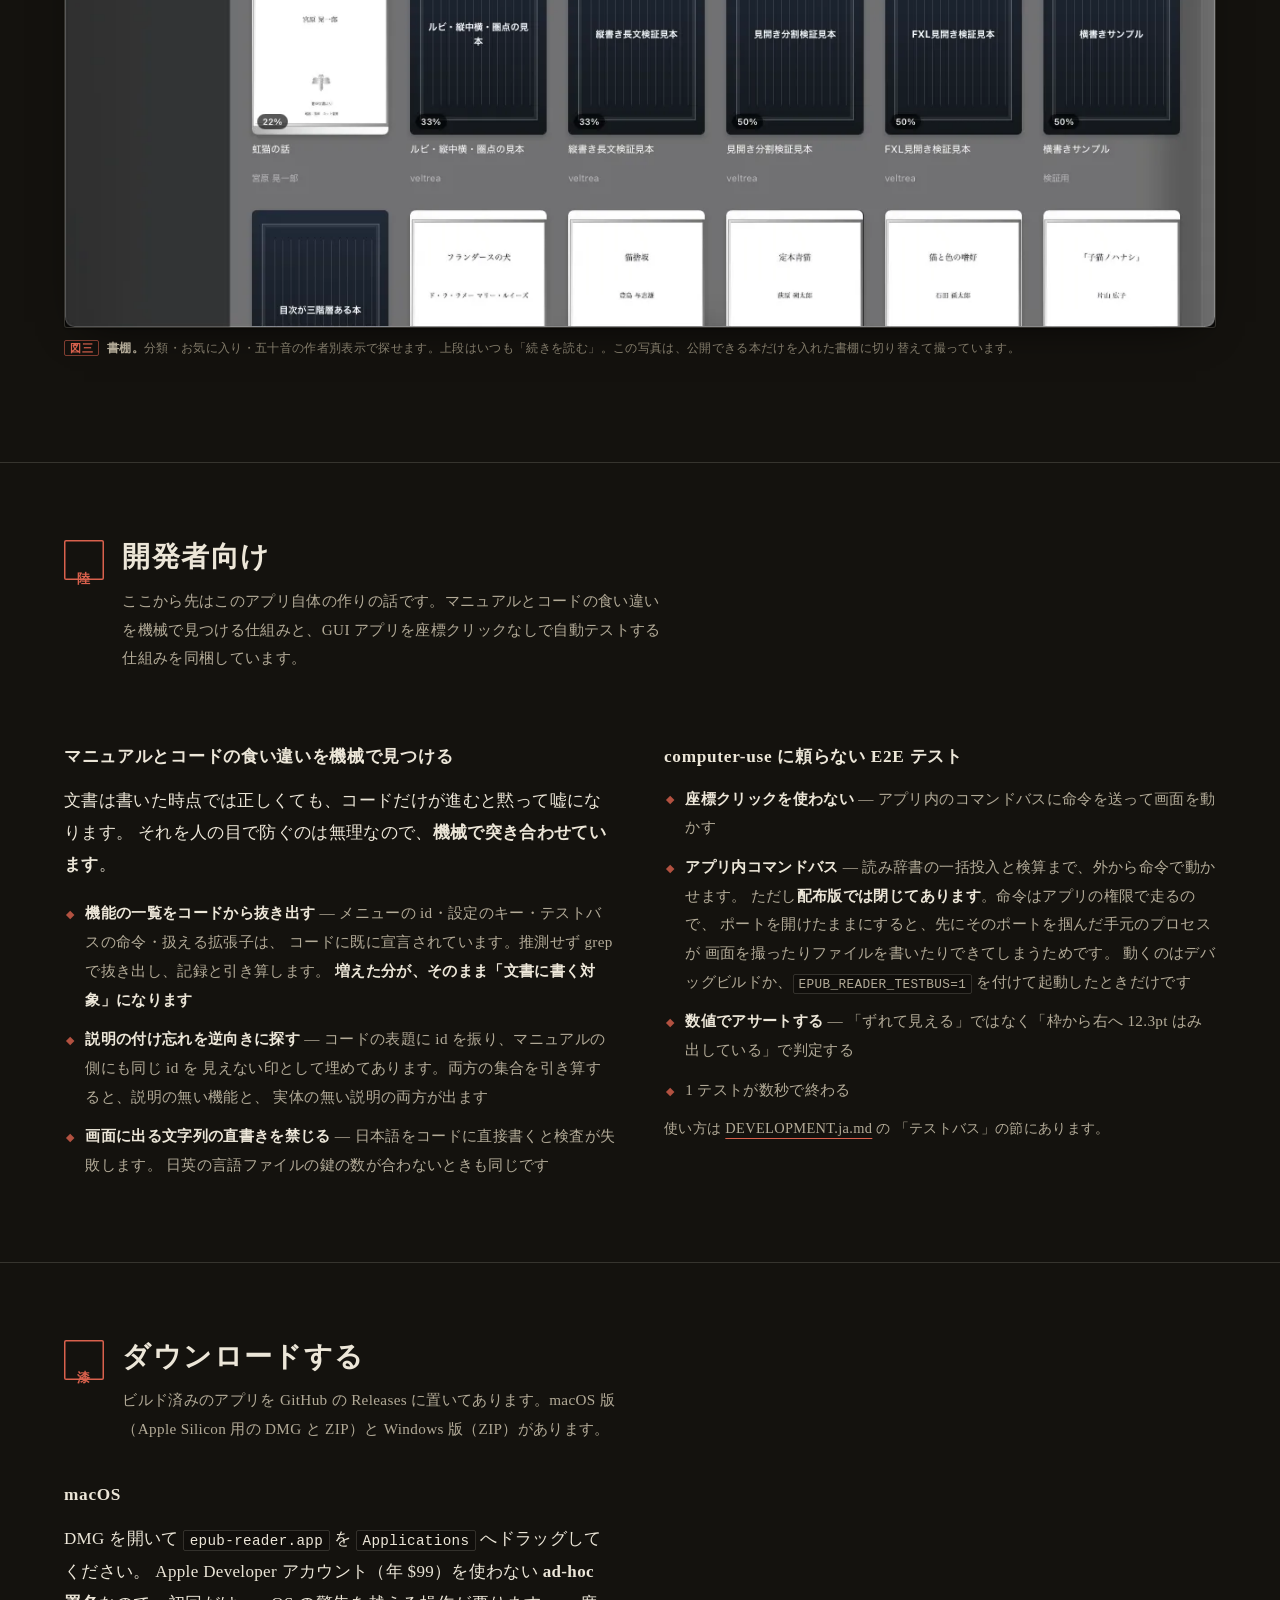
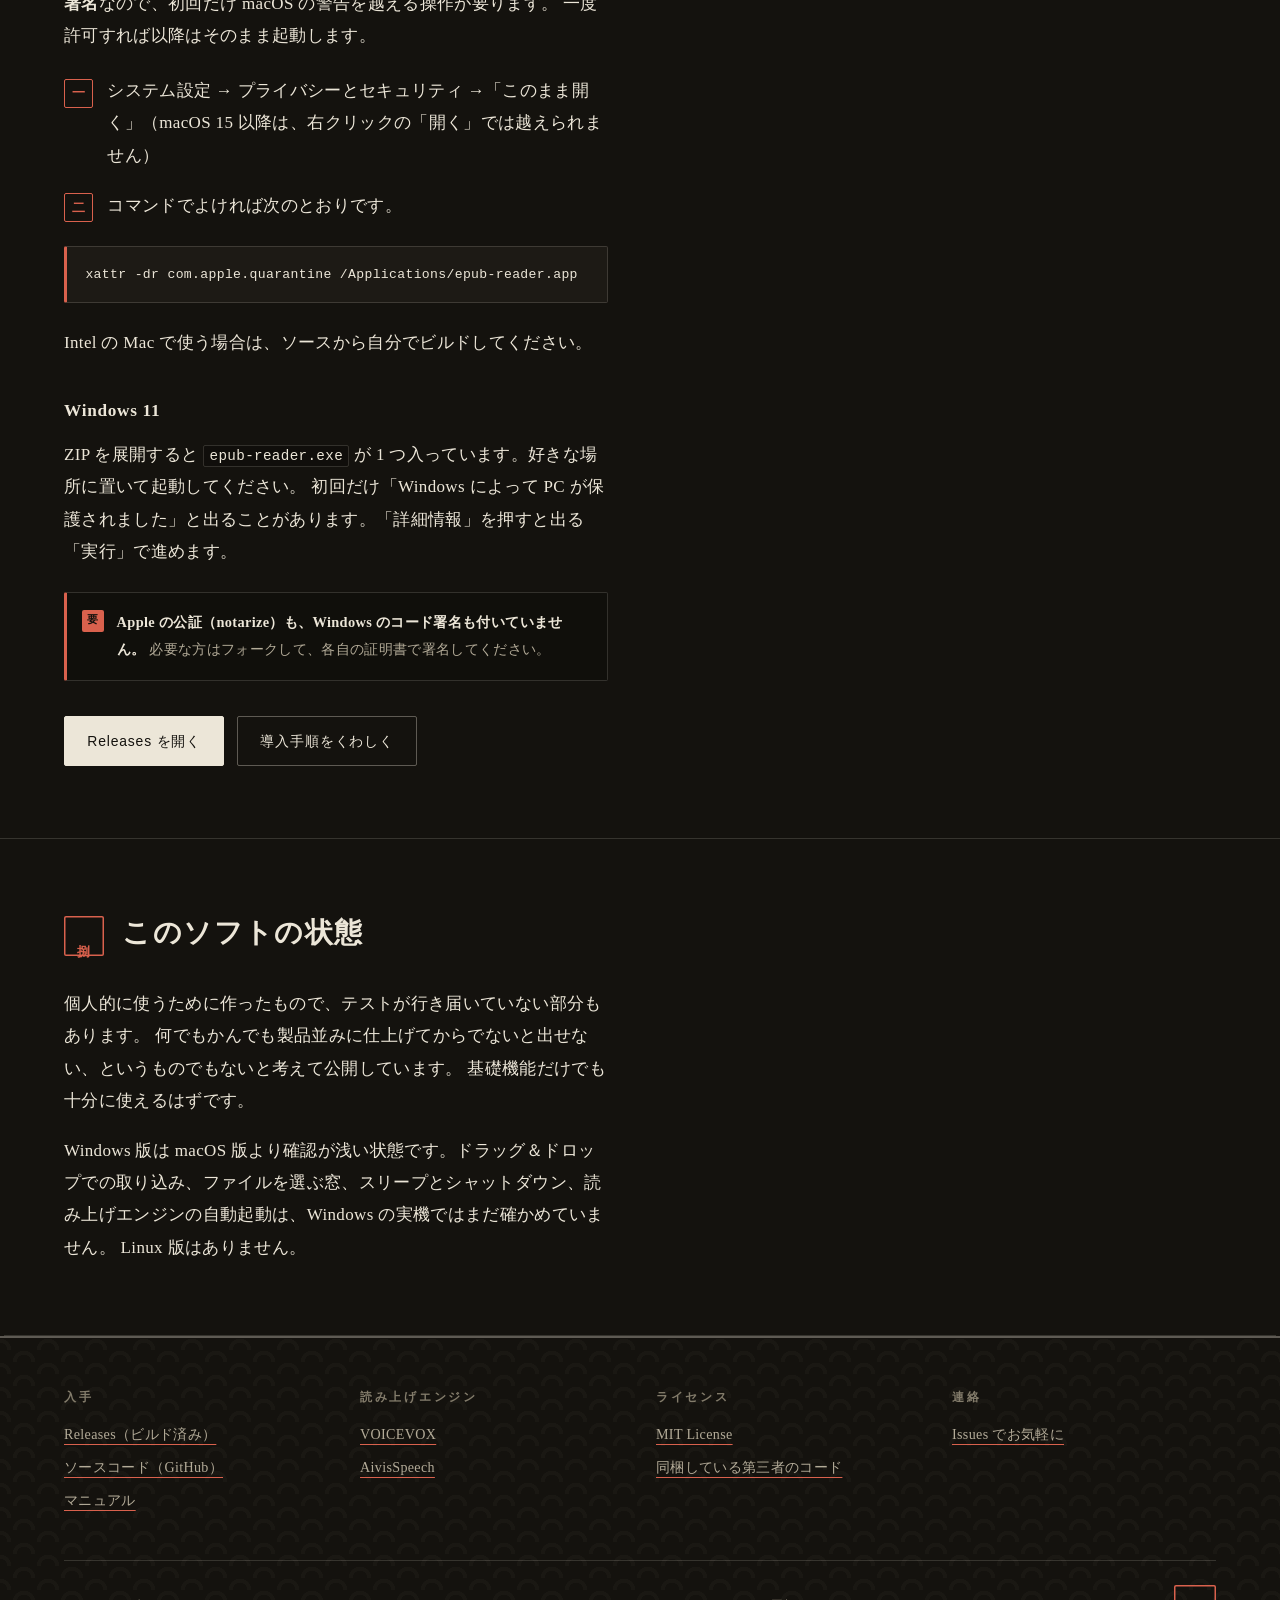
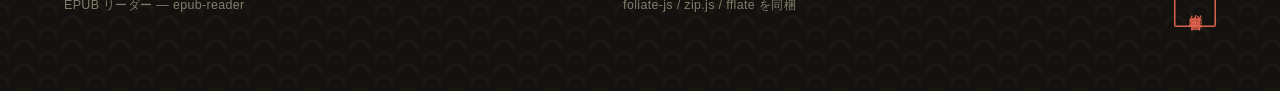
==== commit 797428ff: "License the project under MIT instead of BSD-3-Clause Everything bundled is under a permissive licen" ====
--- a/docs/manual/index.html
+++ b/docs/manual/index.html
@@ -52,7 +52,7 @@
           <a class="btn btn--ghost" href="manual.html">マニュアルを読む</a>
         </div>
         <p class="hero__meta rise">
-          <span>macOS（Apple Silicon）</span><span>Windows 11</span><span>BSD-3-Clause</span><span>版 1.0.0</span>
+          <span>macOS（Apple Silicon）</span><span>Windows 11</span><span>MIT License</span><span>版 1.0.0</span>
         </p>
       </div>
 
@@ -431,7 +431,7 @@
       <div>
         <h3>ライセンス</h3>
         <ul>
-          <li><a href="https://github.com/veltrea/epub-reader-js/blob/main/LICENSE">BSD-3-Clause</a></li>
+          <li><a href="https://github.com/veltrea/epub-reader-js/blob/main/LICENSE">MIT License</a></li>
           <li><a href="https://github.com/veltrea/epub-reader-js/blob/main/THIRD_PARTY_LICENSES.ja.md">同梱している第三者のコード</a></li>
         </ul>
       </div>
